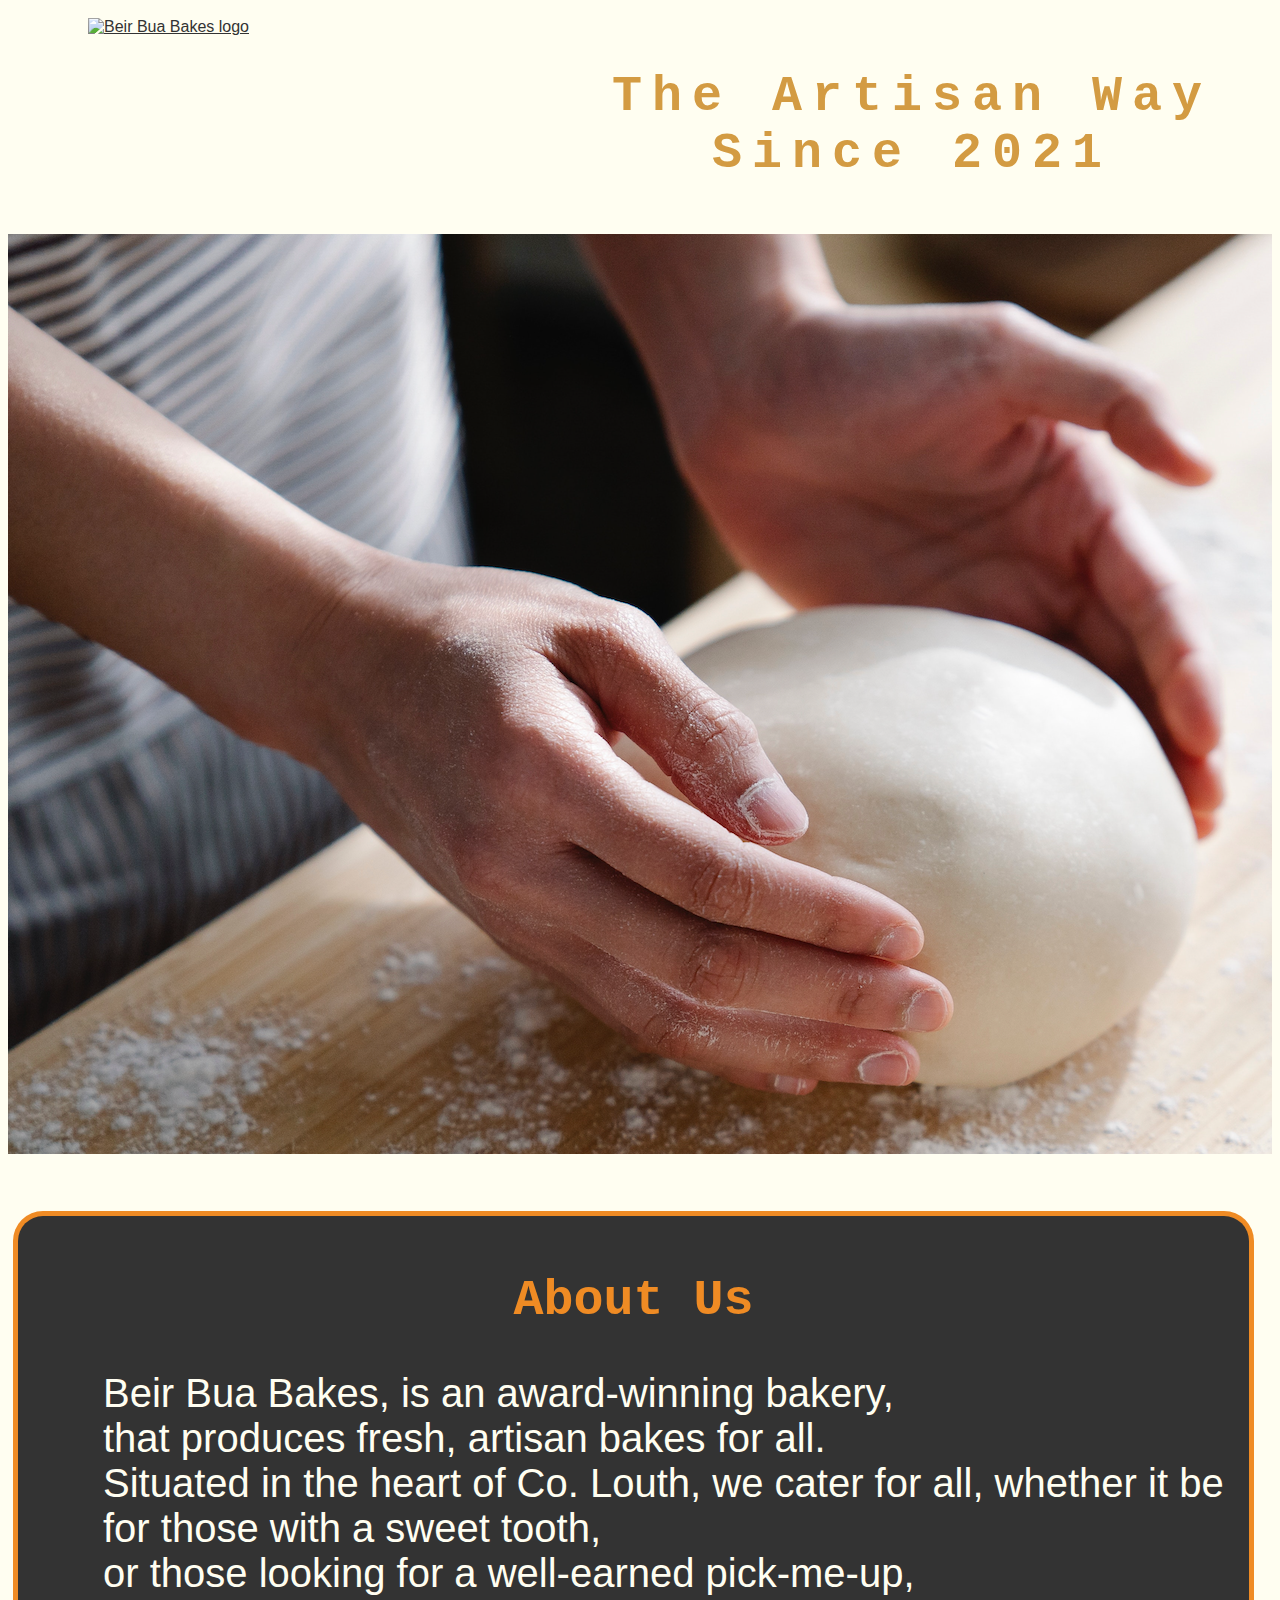
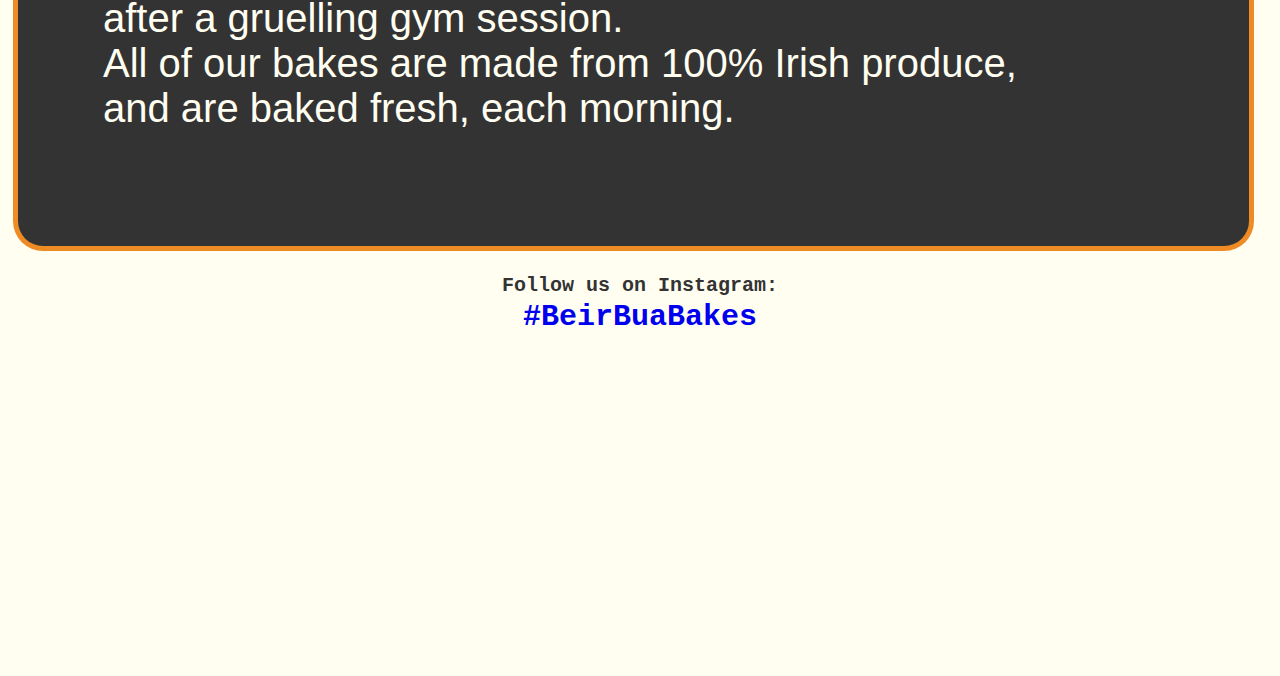
==== index.html @ e87c8aec "Added more media quieries" ====
<!DOCTYPE html>
<html lang="en">
<head>
    <meta charset="UTF-8">
    <meta http-equiv="X-UA-Compatible" content="IE=edge">
    <meta name="viewport" content="width=device-width, initial-scale=1.0">
    <meta name="description" content=" Beir Bua Bakes, artisan bakery crafting fresh bakes in Louth, Ireland">
    <meta name="keywords" content=" Beir Bua Bakes, artisan, bakes, bakery,fresh, award-winning, dundalk, louth, knockbridge">
    <link rel="stylesheet" href="assets/css/style.css">
    <title> Beir Bua Bakes </title>
</head>
<body> 
    <header>

  <div class="topnav">
  
    <div id="myLinks">
      <a href="index.html"> <i class="fa-solid fa-house-chimney-window"></i> Home</a>
      <a href="bakes.html"> <i class="fa-solid fa-cake-candles"></i> Our Bakes</a>
      <a href="contact.html"> <i class="fa-solid fa-envelope"></i> Contact Us</a>
    </div>
    <a href="javascript:void(0);" class="icon" onclick="myFunction()">
      <i class="fa fa-bars"></i>
    </a>
  </div>
  
  <script>
  function myFunction() {
    var x = document.getElementById("myLinks");
    if (x.style.display === "block") {
      x.style.display = "none";
    } else {
      x.style.display = "block";
    }
  }
  </script>
        <div class="heading-div">
          <a href="index.html" >
     <img id="logo" src="/assets/images/beirbuabakes-logo.png" alt="Beir Bua Bakes logo">
  </a>
  <h1 id="tagline"> The Artisan Way <br> Since 2021</h1>
  </div>
</header>
<div>
<section id="hero-image"> 
  <br>
<img src="assets/images/hero-image-dough.png" alt="rolling some dough">
</section>
</div>
</section>
<section id="about">
<div id="about-us-box">
   <h2> About Us </h2>
    <p> Beir Bua Bakes, is an award-winning bakery, <br> that produces fresh, artisan bakes for all. <br> Situated in the heart of Co. Louth, we cater for all, whether it be for those with a sweet tooth, <br> or those looking for a well-earned  pick-me-up, <br> after a gruelling gym session. <br> All of our bakes are made from 100% Irish produce, <br> and are baked fresh, each morning. 
   </p>
</div>
</section>

<footer>
    <section id="social-media">
        <nav>
        <p> Follow us on Instagram: <a href="https://www.instagram.com/beirbuabakes/" target="_blank" rel="noopener" aria-label="Follow us on Instagram"> <br> #BeirBuaBakes <i class="fa-brands fa-instagram"></i> </a> </p>
    </section>
<br>
    <section id="map-wrapper">
        <iframe src="https://www.google.com/maps/embed?pb=!1m18!1m12!1m3!1d9386.971396614703!2d-6.495035756441487!3d53.971834052909834!2m3!1f0!2f0!3f0!3m2!1i1024!2i768!4f13.1!3m3!1m2!1s0x4860ca48f3be929d%3A0xa00c7a997317f90!2sBallinlough%2C%20Knockbridge%2C%20Co.%20Louth!5e0!3m2!1sen!2sie!4v1680012110308!5m2!1sen!2sie" width="100%" height="300" style="border:0;" allowfullscreen="" loading="lazy" referrerpolicy="no-referrer-when-downgrade" width="100%" height="300"></iframe> 
      </section>
</footer>
<script src="https://kit.fontawesome.com/8376320c05.js" crossorigin="anonymous"></script>
</body>
---- assets/css/style.css ----
body {
    font-family: Lato, sans-serif;
    font-weight: 300px;
    color: #333333;
    background-color: #fffef1;
}

header a {
    color: #333333;
    margin: 0;
}

#logo {
max-width: 200px;
max-height: 200px;
resize: both;
border-left: 30px;
border-top: 10px;
margin-top:10px;
margin-left:80px;
}

#tagline {
    float: right;
    font-family: 'Courier New', Courier, monospace;
    font-size:  50px;
    text-align: center;
    font-weight: bolder;
    letter-spacing: 10px;
    color: #d39b42;
    margin-right: 60px;
    margin-top: 60px;
}

#tagline-contact {
    float: right;
    font-family: 'Courier New', Courier, monospace;
    font-size:  50px;
    text-align: center;
    font-weight: bolder;
    letter-spacing: 10px;
    color: #d39b42;
    margin-right: 60px;
    margin-top: 60px;
    margin-bottom: -170px;
}
  
.topnav {
    background-color:#fffef1;
    margin: auto;
    margin-right: 60px;
    position: relative;
}

  .topnav #myLinks {
    display:none;
  }
  
  .topnav a {
    color:#333333;
    padding: 6px 6px;
    font-family: 'Courier New', Courier, monospace;
    font-weight: bolder;
    text-decoration: none;
    font-size: 30px;
    text-align: center;
    display:block;
  }
  
  .topnav a.icon {
    background:#fffef1;
    display: block;
    position: absolute;
    right: 0;
    top: 0;
  }
  
  .topnav a:hover {
    color: #ef8b24;
  }

#hero-image {
height: 1000px;
width: 100%;
background:url(../images/dough-hero-image.jpg); no-repeat; center center;
background-size: cover;
overflow: hidden;
margin-top: -50px;
}

#about-us-box {
    background-color: #333333;
    color: #fffef1;
    width:95%;
    height: 600px;
    padding: 15px;
    margin-left: 10px;
    box-shadow: 0px 0px 0px 5px #ef8b24; inset;
    border-radius: 25px;
}

#about {
    float: inherit;
    margin: 0;
    text-align: center;
}

#about h2{
    font-family: 'Courier New', Courier, monospace;
    color: #ef8b24;
    font-size: 50px;
    
}

#about p {
    text-align: left;
    margin-left: 70px;
    font-size: 40px;
}

#our-bakes h2 {
    color: #d39b42;
    font-family: 'Courier New', Courier, monospace;
    text-align: center;
    font-size: 100px;
}

#strawberry  {
width:300px;
height:300px;
resize: both;
margin-left: 60px;
float: left;
border: #ef8b24 solid 2px;
}

#bake1 {
    float: right;
    font-family: lato; sans serif;
    background-color: #333333;
    width:95%;
    height: 300px;
    padding: 15px;
    margin: 10px;
    box-shadow: 0px 0px 0px 5px #ef8b24; inset;
    border-radius: 25px;
}

#bake1 h3 {
    font-family: 'Courier New', Courier, monospace;
    color: #ef8b24;
    text-align: center;
    font-size: 30px;
}

#bake1 p {
    color: #fffef1;
    font-size: 25px;
    text-align: right;
}

#caramallow  {
    width:300px;
    height:300px;
    resize: both;
    margin-right: 60px;
    float: right;
    border: #ef8b24 solid 2px;
    }
    
    #bake2 {
        float:left;
        font-family: lato; sans serif;
        background-color: #333333;
        width:95%;
        height: 300px;
        padding: 15px;
        margin:10px;
        margin-top: 20px;
        box-shadow: 0px 0px 0px 5px #ef8b24; inset;
        border-radius: 25px;
    }
    
    #bake2 h3 {
        font-family: 'Courier New', Courier, monospace;
        color: #ef8b24;
        text-align: center;
        font-size: 30px;
    }
    
    #bake2 p {
        color: #fffef1;
        font-size: 25px;
        text-align: left;
    }

    #lemon-cake  {
        width:300px;
        height:300px;
        resize: both;
        margin-left: 60px;
        float: left;
        border: #ef8b24 solid 2px;
        }
        
        #bake3 {
            float: right;
            font-family: lato; sans serif;
            background-color: #333333;
            width:95%;
            height: 300px;
            padding: 15px;
            margin: 10px;
            margin-top: 20px;
            box-shadow: 0px 0px 0px 5px #ef8b24; inset;
            border-radius: 25px;
        }
        
        #bake3 h3 {
            font-family: 'Courier New', Courier, monospace;
            color: #ef8b24;
            text-align: center;
            font-size: 30px;
        }
        
        #bake3 p {
            color: #fffef1;
            font-size: 25px;
            text-align: right;
        }

        #halcyon  {
            width:300px;
            height:300px;
            resize: both;
            margin-right: 60px;
            float: right;
            border: #ef8b24 solid 2px;
            }
            
            #bake4 {
                float:left;
                font-family: lato; sans serif;
                background-color: #333333;
                width:95%;
                height: 300px;
                padding: 15px;
                margin:10px;
                margin-top: 20px;
                box-shadow: 0px 0px 0px 5px #ef8b24; inset;
                border-radius: 25px;
            }
            
            #bake4 h3 {
                font-family: 'Courier New', Courier, monospace;
                color: #ef8b24;
                text-align: center;
                font-size: 30px;
            }
            
            #bake4 p {
                color: #fffef1;
                font-size: 25px;
                text-align: left;
            }

            #billionaires  {
                width:300px;
                height:300px;
                resize: both;
                margin-left: 60px;
                float: left;
                border: #ef8b24 solid 2px;
                }
                
                #bake5 {
                    float: right;
                    font-family: lato; sans serif;
                    background-color: #333333;
                    width:95%;
                    height: 300px;
                    padding: 15px;
                    margin: 10px;
                    margin-top: 20px;
                    box-shadow: 0px 0px 0px 5px #ef8b24; inset;
                    border-radius: 25px;
                }
                
                #bake5 h3 {
                    font-family: 'Courier New', Courier, monospace;
                    color: #ef8b24;
                    text-align: center;
                    font-size: 30px;
                }
                
                #bake5 p {
                    color: #fffef1;
                    font-size: 25px;
                    text-align: right;
                }
        
                #hitmeup {
                    width:300px;
                    height:300px;
                    resize: both;
                    margin-right: 60px;
                    float: right;
                    border: #ef8b24 solid 2px;
                    }
                    
                    #bake6 {
                        float:left;
                        font-family: lato; sans serif;
                        background-color: #333333;
                        width:95%;
                        height: 300px;
                        padding: 15px;
                        margin:10px;
                        margin-top: 20px;
                        box-shadow: 0px 0px 0px 5px #ef8b24; inset;
                        border-radius: 25px;
                    }
                    
                    #bake6 h3 {
                        font-family: 'Courier New', Courier, monospace;
                        color: #ef8b24;
                        text-align: center;
                        font-size: 30px;
                    }
                    
                    #bake6 p {
                        color: #fffef1;
                        font-size: 25px;
                        text-align: left;
                    }
                

.contact-section {
    clear: left;
    background: url(../images/contact-us-image.jpeg);
    background-size:cover;
    height: 1000px;
    width: 100%;
    margin-top: -130px;
}

.contact-us { 
    font-family: 'Courier New', Courier, monospace;
    text-align: center;
    color: #ef8b24;
    font-size: 30px;
}
.contact-us-form {
    margin:150px 10% 0 0;
    color:#fff;
    background-color: rgba(60, 60, 60, 0.6);
    max-width: 400px;
    position: relative;
    margin-left: -200px;
    left:30%;
    top: 140px;
    padding:30px;
    border-radius: 25px;
}

.text-input {
    background:transparent;
    color:#fafafa;
    width:100%;
    height:25px;
    margin:5px 0 20px;
    border:1px solid #fafafa;
    border-radius:2px;
}

.text-input:hover {
    border-color:#ef8b24;
}

#message {
    width: 102%;
    height: 100px;
    resize: both;
    margin:5px 0 20px;
    border: 1px solid #fafafa;
    box-sizing: border-box;
}

#message:hover {
    border-color:#ef8b24;
}

.submit-button {
    margin-top:20px;
    border-radius:2px;
    padding:15px 32px 15px 32px;
    text-align:center;
    font-size:100%;
    background-color:#ef8b24;
    color: #fafafa;
    display:block;
}

.submit-button:hover {
    background-color:#fafafa;
    color: #ef8b24;
}

#social-media {
    font-family: 'Courier New', Courier, monospace;
    font-weight: bolder;
    text-align: center;
    font-size: 20px;
    color:#333333;
}

#social-media a  {
    text-decoration: none;
    font-family: 'Courier New', Courier, monospace;
    font-weight: bolder;
    font-size: 30px;
    
}

#social-media a:hover {
    color: #ef8b24;
}


#map-wrapper {
    height: 300px;
    margin-bottom: 107px;
}

#map {
    height: 100%;
    width: 100%;
    right: 0;
    left: 0;
    border: none;
}

footer {
height: 20px;
}

@media screen and (max-width: 1024px) {

    .topnav {
        margin-right: 10px;
    }

    #logo {
        width: 300px;
        height: 300px;
        margin-left: 10px;
        }
        

        #hero-image {
            height: 1000px;
            margin-top: 20px;
        }

        #tagline {
            font-size: 30px;
            margin-left: 0;
            padding-left: 30px;
            padding-top: 10px;
            align-items: center;
        }

        #tagline-contact {
            font-size: 30px;
            margin-left: 0;
            padding-left: 30px;
            padding-top: 10px;
            align-items: center;
        }

    #about-us-box {
   width: 85%;
   height: fit-content;
   margin-left: 40px;
   padding: 30px;
   }

   #about p {
    margin-left:40px;
   }

   #bake1 {
    float: none;
    margin-right: 5px;
   }
   #bake2 {
    float: none;
    margin-left: 10px;
   }
   #bake3 {
    float: none;
    margin-right: 10px;
   }
   #bake4 {
    float: none;
    margin-left: 10px;
   }
   #bake5 {
    float: none;
    margin-right: 10px;
   }
   #bake6 {
    float: none;
    margin-left: 10px;
   }

   .contact-section {
    margin-top: 200px;
}

    .contact-us-form {
    margin-left:-80px;
    }
]

@media screen and (max-width: 835px) {

        #tagline {
            font-size: 20px;
            margin-left: 0;
            padding-left: 30px;
            padding-top: 20px;
            align-items: center;
        }

        #tagline-contact {
            font-size: 20px;
            margin-left: 0;
            padding-left: 30px;
            padding-top: 20px;
            align-items: center;
        }

    #about-us-box {
   width: 75%;
   margin-left: 10px;
   padding: 30px;
   }

   #about p {
    margin-left:40px;
   }

   #bake1 {
    float: none;
    margin-right: 5px;
   }
   #bake2 {
    float: none;
    margin-left: 5px;
   }
   #bake3 {
    float: none;
    margin-right: 5px;
   }
   #bake4 {
    float: none;
    margin-left: 5px;
   }
   #bake5 {
    float: none;
    margin-right: 5px;
   }
   #bake6 {
    float: none;
    margin-left: 5px;
   }

   .contact-section {
    margin-top: 200px;
}

    .contact-us-form {
    margin-right: 80px;
    }
}

#bake1 {
    float: none;
    margin-left: 3px;
   }
   #bake2 {
    float: none;
    margin-left: 3px;
   }
   #bake3 {
    float: none;
    margin-left: 3px;
   }
   #bake4 {
    float: none;
    margin-left: 3px;
   }
   #bake5 {
    float: none;
    margin-left: 3px;
   }
   #bake6 {
    float: none;
    margin-left: 3px;
   }

@media screen and (max-width: 770px) {

    #about-us-box {
        width: 85%;
        margin-left: 30px;
    }
}

@media screen and (max-width: 768px) {

    .topnav {
        margin: 0;
    }

    #logo {
        width: 200;
        margin: 0;
    }

    #about-us-box {
        width: 85%;
        margin-left: 30px;
    }

    #about-us-box p {
        margin-left: 10px;
    }

    #tagline {
        font-size: 20px;
        margin-left: 0;
        padding-left: 30px;
        padding-top: 20px;
        align-items: center;
    }

    #tagline-contact {
        font-size: 20px;
        margin-left: 0;
        padding-left: 30px;
        padding-top: 20px;
        align-items: center;
    }

    .contact-section {
        margin-top: 100px;
        padding-top: 10px;
    }
    
        .contact-us-form {
        margin-right: 80px;
        }
}

@media screen and (max-width: 696px) { 

    #logo {
        width: 150px;
        height: 150px;
        display: block;

    }

    #tagline {
        margin: 0;
        float: none;
        align-items: center; 
    }

    #tagline-contact {
        margin: 0;
        float: none;
        align-items: center;
    }

    #about-us-box {
        width: 80%;
        margin-left: 35px;
        align-items: center;
    }
}
@media screen and (max-width: 590px) {

    #about-us-box {
        margin-left: 15px;
    }
}
@media screen and (max-width: 490px) {

    #about-us-box {
        margin-left: 15px;
    }
} 

@media screen and (max-width: 425px) {

    #about-us-box {
        margin-left: 5px;
    }
} 


@media screen and (max-width: 375px) and (min-width:320px) {

    #tagline {
        font-size: 15px;
    }

    #tagline-contact {
        font-size: 20px;
    }
    #about-us-box {
        width: 75%;
        margin-left: 10px;
    }
} 


@media screen and (max-width: 331px) { 

    #tagline {
        font-size: 12px;
    }


    #tagline-contact {
        font-size: 12px;
    }
    #about-us-box {
        width: 70%;
        margin-left: 15px;
}

#about-us-box p {
    font-size: 15px;
}
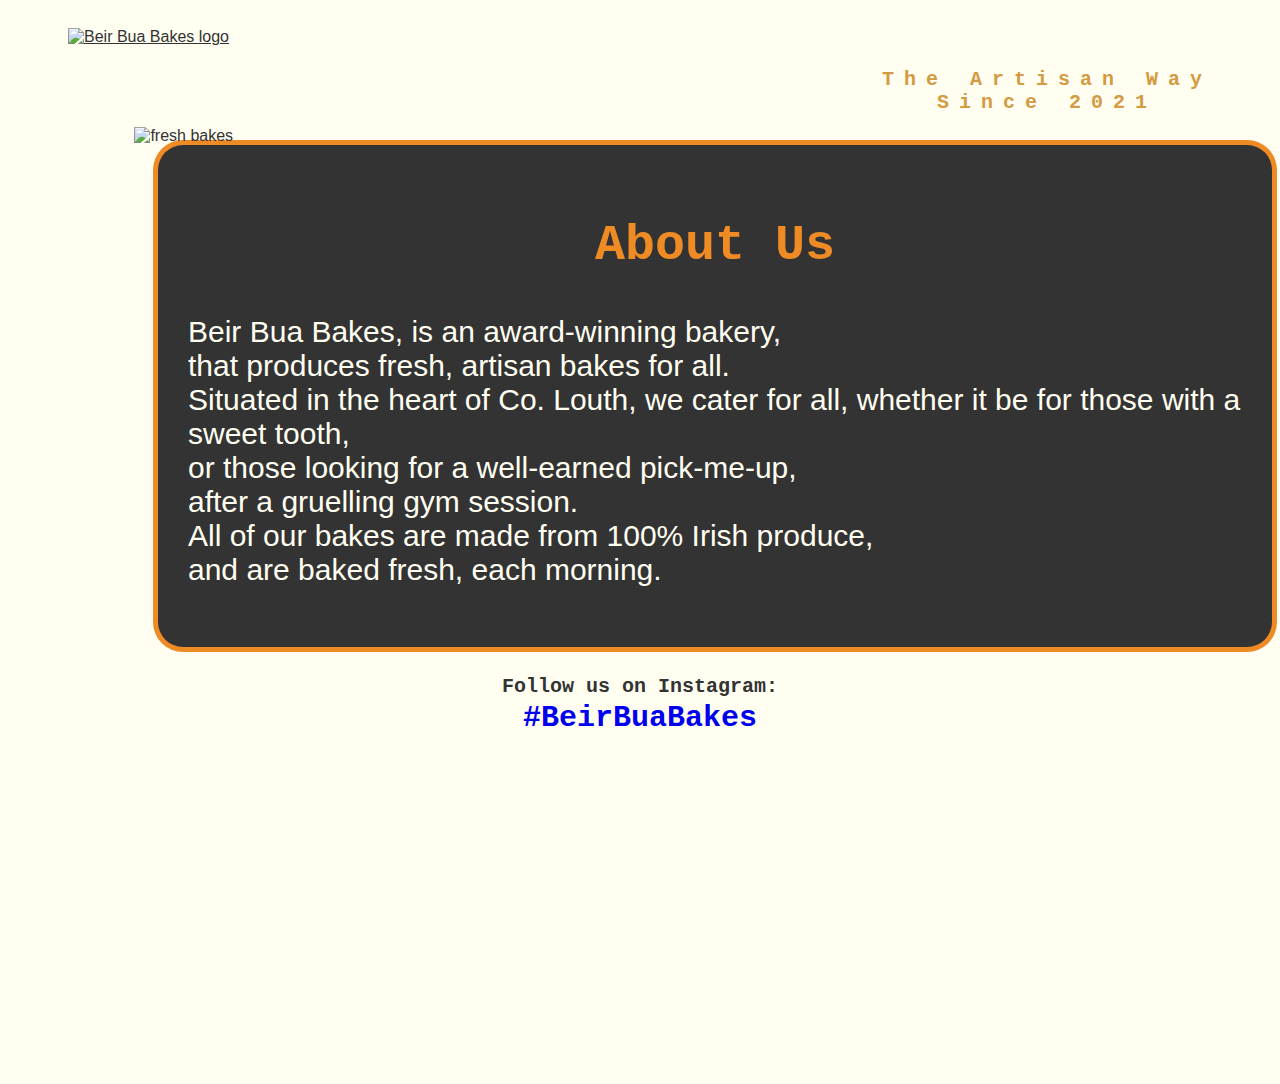
==== commit 313c6606: "fixed bug with logo" ====
--- a/index.html
+++ b/index.html
@@ -36,18 +36,15 @@
   </script>
         <div class="heading-div">
           <a href="index.html" >
-     <img id="logo" src="/assets/images/beirbuabakes-logo.png" alt="Beir Bua Bakes logo">
+     <img id="logo" src="assets/images/beirbuabakes-logo.png" alt="Beir Bua Bakes logo">
   </a>
   <h1 id="tagline"> The Artisan Way <br> Since 2021</h1>
   </div>
 </header>
-<div>
 <section id="hero-image"> 
-  <br>
-<img src="assets/images/hero-image-dough.png" alt="rolling some dough">
+<img src="assets/images/hero-image-bakes.jpeg" alt="fresh bakes">
 </section>
 </div>
-</section>
 <section id="about">
 <div id="about-us-box">
    <h2> About Us </h2>
@@ -60,10 +57,9 @@
     <section id="social-media">
         <nav>
         <p> Follow us on Instagram: <a href="https://www.instagram.com/beirbuabakes/" target="_blank" rel="noopener" aria-label="Follow us on Instagram"> <br> #BeirBuaBakes <i class="fa-brands fa-instagram"></i> </a> </p>
-    </section>
 <br>
     <section id="map-wrapper">
-        <iframe src="https://www.google.com/maps/embed?pb=!1m18!1m12!1m3!1d9386.971396614703!2d-6.495035756441487!3d53.971834052909834!2m3!1f0!2f0!3f0!3m2!1i1024!2i768!4f13.1!3m3!1m2!1s0x4860ca48f3be929d%3A0xa00c7a997317f90!2sBallinlough%2C%20Knockbridge%2C%20Co.%20Louth!5e0!3m2!1sen!2sie!4v1680012110308!5m2!1sen!2sie" width="100%" height="300" style="border:0;" allowfullscreen="" loading="lazy" referrerpolicy="no-referrer-when-downgrade" width="100%" height="300"></iframe> 
+        <iframe src="https://www.google.com/maps/embed?pb=!1m18!1m12!1m3!1d9386.971396614703!2d-6.495035756441487!3d53.971834052909834!2m3!1f0!2f0!3f0!3m2!1i1024!2i768!4f13.1!3m3!1m2!1s0x4860ca48f3be929d%3A0xa00c7a997317f90!2sBallinlough%2C%20Knockbridge%2C%20Co.%20Louth!5e0!3m2!1sen!2sie!4v1680012110308!5m2!1sen!2sie" width="100%" height="100%" style="border:0;" allowfullscreen="" loading="lazy" referrerpolicy="no-referrer-when-downgrade"></iframe> 
       </section>
 </footer>
 <script src="https://kit.fontawesome.com/8376320c05.js" crossorigin="anonymous"></script>
--- a/assets/css/style.css
+++ b/assets/css/style.css
@@ -1,6 +1,5 @@
 body {
     font-family: Lato, sans-serif;
-    font-weight: 300px;
     color: #333333;
     background-color: #fffef1;
 }
@@ -16,14 +15,14 @@
 resize: both;
 border-left: 30px;
 border-top: 10px;
-margin-top:10px;
-margin-left:80px;
+margin-top:20px;
+margin-left:60px;
 }
 
 #tagline {
     float: right;
     font-family: 'Courier New', Courier, monospace;
-    font-size:  50px;
+    font-size:  20px;
     text-align: center;
     font-weight: bolder;
     letter-spacing: 10px;
@@ -31,40 +30,27 @@
     margin-right: 60px;
     margin-top: 60px;
 }
-
-#tagline-contact {
-    float: right;
-    font-family: 'Courier New', Courier, monospace;
-    font-size:  50px;
-    text-align: center;
-    font-weight: bolder;
-    letter-spacing: 10px;
-    color: #d39b42;
-    margin-right: 60px;
-    margin-top: 60px;
-    margin-bottom: -170px;
-}
   
 .topnav {
     background-color:#fffef1;
-    margin: auto;
-    margin-right: 60px;
-    position: relative;
+    margin: 0;
 }
 
   .topnav #myLinks {
-    display:none;
+    display: none;
   }
   
   .topnav a {
+    display: block;
+    margin: 0 6px 6px 0;
+    border:solid #ef8b24;
     color:#333333;
     padding: 6px 6px;
     font-family: 'Courier New', Courier, monospace;
     font-weight: bolder;
     text-decoration: none;
     font-size: 30px;
-    text-align: center;
-    display:block;
+    text-align:left;
   }
   
   .topnav a.icon {
@@ -73,37 +59,35 @@
     position: absolute;
     right: 0;
     top: 0;
+    border: none;
   }
   
   .topnav a:hover {
     color: #ef8b24;
+    border: solid #ef8b24;
   }
 
 #hero-image {
-height: 1000px;
-width: 100%;
-background:url(../images/dough-hero-image.jpg); no-repeat; center center;
-background-size: cover;
+width: 80%;
+margin: 0 auto;
 overflow: hidden;
-margin-top: -50px;
+}
+
+#about {
+    float: inherit;
+    margin-left: 140px;
+    text-align: center;
 }
 
 #about-us-box {
     background-color: #333333;
     color: #fffef1;
-    width:95%;
-    height: 600px;
-    padding: 15px;
     margin-left: 10px;
+    padding: 30px;
+    width: 80%%;
     box-shadow: 0px 0px 0px 5px #ef8b24; inset;
     border-radius: 25px;
-}
-
-#about {
-    float: inherit;
-    margin: 0;
-    text-align: center;
-}
+   }
 
 #about h2{
     font-family: 'Courier New', Courier, monospace;
@@ -114,8 +98,7 @@
 
 #about p {
     text-align: left;
-    margin-left: 70px;
-    font-size: 40px;
+    font-size: 30px;
 }
 
 #our-bakes h2 {
@@ -126,23 +109,23 @@
 }
 
 #strawberry  {
-width:300px;
-height:300px;
+width:180px;
+height:180px;
 resize: both;
-margin-left: 60px;
+margin-left: 50px;
 float: left;
 border: #ef8b24 solid 2px;
 }
 
 #bake1 {
     float: right;
-    font-family: lato; sans serif;
+    font-family: lato;
     background-color: #333333;
-    width:95%;
+    width:90%;
     height: 300px;
     padding: 15px;
     margin: 10px;
-    box-shadow: 0px 0px 0px 5px #ef8b24; inset;
+    box-shadow: 0px 0px 0px 5px #ef8b24 inset;
     border-radius: 25px;
 }
 
@@ -157,27 +140,28 @@
     color: #fffef1;
     font-size: 25px;
     text-align: right;
+    margin-right: 10px;
 }
 
 #caramallow  {
-    width:300px;
-    height:300px;
+    width:180px;
+    height:180px;
     resize: both;
-    margin-right: 60px;
+    margin-left: 20px;
     float: right;
     border: #ef8b24 solid 2px;
     }
     
     #bake2 {
         float:left;
-        font-family: lato; sans serif;
+        font-family: lato;
         background-color: #333333;
-        width:95%;
+        width:90%;
         height: 300px;
         padding: 15px;
         margin:10px;
         margin-top: 20px;
-        box-shadow: 0px 0px 0px 5px #ef8b24; inset;
+        box-shadow: 0px 0px 0px 5px #ef8b24 inset;
         border-radius: 25px;
     }
     
@@ -192,27 +176,28 @@
         color: #fffef1;
         font-size: 25px;
         text-align: left;
+        margin-left: 10px;
     }
 
     #lemon-cake  {
-        width:300px;
-        height:300px;
+        width:180px;
+        height:180px;
         resize: both;
-        margin-left: 60px;
+        margin-left: 0px;
         float: left;
         border: #ef8b24 solid 2px;
         }
         
         #bake3 {
             float: right;
-            font-family: lato; sans serif;
+            font-family: lato;
             background-color: #333333;
-            width:95%;
+            width:90%;
             height: 300px;
             padding: 15px;
             margin: 10px;
             margin-top: 20px;
-            box-shadow: 0px 0px 0px 5px #ef8b24; inset;
+            box-shadow: 0px 0px 0px 5px #ef8b24 inset;
             border-radius: 25px;
         }
         
@@ -227,11 +212,12 @@
             color: #fffef1;
             font-size: 25px;
             text-align: right;
+            margin-right: 10px;
         }
 
         #halcyon  {
-            width:300px;
-            height:300px;
+            width:180px;
+            height:180px;
             resize: both;
             margin-right: 60px;
             float: right;
@@ -240,14 +226,14 @@
             
             #bake4 {
                 float:left;
-                font-family: lato; sans serif;
+                font-family: lato;
                 background-color: #333333;
-                width:95%;
+                width:90%;
                 height: 300px;
                 padding: 15px;
                 margin:10px;
                 margin-top: 20px;
-                box-shadow: 0px 0px 0px 5px #ef8b24; inset;
+                box-shadow: 0px 0px 0px 5px #ef8b24 inset;
                 border-radius: 25px;
             }
             
@@ -262,27 +248,28 @@
                 color: #fffef1;
                 font-size: 25px;
                 text-align: left;
+                margin-left: 10px;
             }
 
             #billionaires  {
-                width:300px;
-                height:300px;
+                width:180px;
+                height:180px;
                 resize: both;
-                margin-left: 60px;
+                margin-left: 55px;
                 float: left;
                 border: #ef8b24 solid 2px;
                 }
                 
                 #bake5 {
                     float: right;
-                    font-family: lato; sans serif;
+                    font-family: lato;
                     background-color: #333333;
-                    width:95%;
+                    width:90%;
                     height: 300px;
                     padding: 15px;
                     margin: 10px;
                     margin-top: 20px;
-                    box-shadow: 0px 0px 0px 5px #ef8b24; inset;
+                    box-shadow: 0px 0px 0px 5px #ef8b24 inset;
                     border-radius: 25px;
                 }
                 
@@ -297,11 +284,12 @@
                     color: #fffef1;
                     font-size: 25px;
                     text-align: right;
+                    margin-right: 10px;
                 }
         
                 #hitmeup {
-                    width:300px;
-                    height:300px;
+                    width:180px;
+                    height:180px;
                     resize: both;
                     margin-right: 60px;
                     float: right;
@@ -310,14 +298,14 @@
                     
                     #bake6 {
                         float:left;
-                        font-family: lato; sans serif;
+                        font-family: lato;
                         background-color: #333333;
-                        width:95%;
+                        width:90%;
                         height: 300px;
                         padding: 15px;
                         margin:10px;
                         margin-top: 20px;
-                        box-shadow: 0px 0px 0px 5px #ef8b24; inset;
+                        box-shadow: 0px 0px 0px 5px #ef8b24 inset;
                         border-radius: 25px;
                     }
                     
@@ -332,6 +320,7 @@
                         color: #fffef1;
                         font-size: 25px;
                         text-align: left;
+                        margin-left: 10px;
                     }
                 
 
@@ -339,9 +328,8 @@
     clear: left;
     background: url(../images/contact-us-image.jpeg);
     background-size:cover;
-    height: 1000px;
+    height: 650px
     width: 100%;
-    margin-top: -130px;
 }
 
 .contact-us { 
@@ -352,13 +340,11 @@
 }
 .contact-us-form {
     margin:150px 10% 0 0;
+    position: relative;
     color:#fff;
     background-color: rgba(60, 60, 60, 0.6);
     max-width: 400px;
     position: relative;
-    margin-left: -200px;
-    left:30%;
-    top: 140px;
     padding:30px;
     border-radius: 25px;
 }
@@ -447,7 +433,7 @@
 @media screen and (max-width: 1024px) {
 
     .topnav {
-        margin-right: 10px;
+        margin:0 auto;
     }
 
     #logo {
@@ -455,77 +441,117 @@
         height: 300px;
         margin-left: 10px;
         }
-        
-
-        #hero-image {
-            height: 1000px;
-            margin-top: 20px;
-        }
 
         #tagline {
-            font-size: 30px;
+            font-size: 25px;
             margin-left: 0;
             padding-left: 30px;
             padding-top: 10px;
             align-items: center;
         }
 
-        #tagline-contact {
-            font-size: 30px;
-            margin-left: 0;
-            padding-left: 30px;
-            padding-top: 10px;
-            align-items: center;
-        }
-
-    #about-us-box {
-   width: 85%;
-   height: fit-content;
-   margin-left: 40px;
-   padding: 30px;
-   }
+        #hero-image {
+            margin: 0 auto;
+            width: 85%;
+            height: 600px;
+            transform: scale(100%, 80%);
+    }
+
+    #about {
+        margin: 0 auto;
+        width: 80%;
+        position:static;
+    }
 
    #about p {
-    margin-left:40px;
+    margin-left: 10px;
    }
 
    #bake1 {
+    width: 95%;
     float: none;
+    height: fit-content;
+    margin-left:5px;
+    align-items: center;
+   }
+   #bake2 {
+    width: 95%;
+    float: none;
+    height: fit-content;
+    margin-left:5px;
+    align-items: center;
+   }
+   #bake3 {
+    width: 95%;
+    float: none;
+    height: fit-content;
+    margin-left:5px;
+    align-items: center;
+   }
+   #bake4 {
+    width: 95%;
+    float: none;
+    height: fit-content;
+    margin-left:5px;
+    align-items: center;
+   }
+   #bake5 {
+    width: 95%;
+    float: none;
+    height: fit-content;
+    margin-left:5px;
+    align-items: center;
+   }
+   #bake6 {
+    width: 95%;
+    float: none;
+    height: fit-content;
+    margin-left:5px;
+    align-items: center;
+   }
+
+   #strawberry {
+    margin-top: 10px;
     margin-right: 5px;
    }
-   #bake2 {
-    float: none;
-    margin-left: 10px;
-   }
-   #bake3 {
-    float: none;
-    margin-right: 10px;
-   }
-   #bake4 {
-    float: none;
-    margin-left: 10px;
-   }
-   #bake5 {
-    float: none;
-    margin-right: 10px;
-   }
-   #bake6 {
-    float: none;
-    margin-left: 10px;
+
+   #caramallow {
+    margin-top: 10px;
+    margin-right: 50px;
+   }
+
+   #lemon-cake {
+    margin-top: 30px;
+    margin-left: 50px;
+   }
+
+   #halcyon {
+    margin-top: 10px;
+    margin-right: 50px;
+   }
+
+ #billionaires {
+    margin-top: 10px;
+    margin-right: 20px;
+   }
+
+   #hitmeup {
+    margin-top: 20px;
+    margin-right: 50px;
    }
 
    .contact-section {
-    margin-top: 200px;
+    margin-top: 20px;
 }
 
     .contact-us-form {
-    margin-left:-80px;
-    }
-]
+        margin: 0 auto;
+    }
+}
 
 @media screen and (max-width: 835px) {
-
-        #tagline {
+    
+    #tagline {
             font-size: 20px;
             margin-left: 0;
             padding-left: 30px;
@@ -533,135 +559,121 @@
             align-items: center;
         }
 
-        #tagline-contact {
-            font-size: 20px;
-            margin-left: 0;
-            padding-left: 30px;
-            padding-top: 20px;
-            align-items: center;
-        }
-
-    #about-us-box {
-   width: 75%;
-   margin-left: 10px;
-   padding: 30px;
-   }
-
-   #about p {
-    margin-left:40px;
-   }
-
-   #bake1 {
-    float: none;
-    margin-right: 5px;
-   }
-   #bake2 {
-    float: none;
-    margin-left: 5px;
-   }
-   #bake3 {
-    float: none;
-    margin-right: 5px;
-   }
-   #bake4 {
-    float: none;
-    margin-left: 5px;
-   }
-   #bake5 {
-    float: none;
-    margin-right: 5px;
-   }
-   #bake6 {
-    float: none;
-    margin-left: 5px;
-   }
-
+        #hero-image {
+        transform: scale(hidden);
+        width: 90%;
+        }
+
+        #about {
+                margin: 0 auto;
+                width: 70%;
+                position:static;
+            }
+
+#lemon-cake {
+    margin-top: 15px;
+}
+
+ #bake3 p {
+    font-size: 20px;
+ }
+
+ #halcyon {
+    margin-top: 30px;
+ }
+
+ #billionaires {
+    margin-top: 30px;
+ }
    .contact-section {
-    margin-top: 200px;
+    margin-top: 10px;
 }
 
     .contact-us-form {
-    margin-right: 80px;
-    }
-}
-
-#bake1 {
-    float: none;
-    margin-left: 3px;
-   }
-   #bake2 {
-    float: none;
-    margin-left: 3px;
-   }
-   #bake3 {
-    float: none;
-    margin-left: 3px;
-   }
-   #bake4 {
-    float: none;
-    margin-left: 3px;
-   }
-   #bake5 {
-    float: none;
-    margin-left: 3px;
-   }
-   #bake6 {
-    float: none;
-    margin-left: 3px;
-   }
-
-@media screen and (max-width: 770px) {
-
-    #about-us-box {
-        width: 85%;
-        margin-left: 30px;
+    margin: 0 auto;
+    }
+}
+
+@media screen and (max-width: 771px) {
+
+    #hero-image {
+        width: 100%;
+        margin-top: 20px ;
+    }
+
+
+    #about p {
+        font-size: 20px;
+    }
+
+    #strawberry {
+        margin-top: 40px;
+    }
+
+    #caramallow {
+        margin-top: 20px;
+    }
+
+    #lemon-cake {
+        margin-top: 40px;
+    }
+
+    #halcyon {
+        margin-top: 50px;
+    }
+
+    #billionaires {
+        margin-top: 40px;
+    }
+
+    #hitmeup {
+        margin-top: 40px;
     }
 }
 
 @media screen and (max-width: 768px) {
 
     .topnav {
+        margin-right:0;
+    }
+
+    #logo {
         margin: 0;
     }
 
-    #logo {
-        width: 200;
-        margin: 0;
-    }
-
-    #about-us-box {
-        width: 85%;
-        margin-left: 30px;
-    }
-
-    #about-us-box p {
+    #hero-image {
+    width: 95%;
+    height: 600px;
+    }
+
+    #about {
+        margin: 0 auto;
+        width: 70%;
+        position:static;
+    }
+        
+
+    #about p {
         margin-left: 10px;
+        font-size: 20px;
     }
 
     #tagline {
-        font-size: 20px;
+        font-size: 18px;
         margin-left: 0;
         padding-left: 30px;
         padding-top: 20px;
         align-items: center;
     }
 
-    #tagline-contact {
-        font-size: 20px;
-        margin-left: 0;
-        padding-left: 30px;
-        padding-top: 20px;
-        align-items: center;
-    }
-
     .contact-section {
-        margin-top: 100px;
+        margin-top: 30px;
         padding-top: 10px;
     }
-    
-        .contact-us-form {
-        margin-right: 80px;
-        }
+
+    .contact-us-form {
+        margin: 0 auto;
+    }
 }
 
 @media screen and (max-width: 696px) { 
@@ -679,70 +691,548 @@
         align-items: center; 
     }
 
-    #tagline-contact {
-        margin: 0;
-        float: none;
-        align-items: center;
-    }
-
-    #about-us-box {
-        width: 80%;
-        margin-left: 35px;
-        align-items: center;
-    }
-}
+    #about {
+        margin: 0 auto;
+        width: 65%;
+        position:static;
+    }
+
+
+    #bake1 {
+        margin-left: 1px;
+    }
+
+    #bake2 {
+        margin-left: 1px;
+    }
+
+    #bake3 {
+        margin-left: 1px;
+    }
+
+    #bake3 p {
+        font-size: 18px;
+    }
+
+    
+    #bake4 {
+        margin-left: 1px;
+    }
+
+    #bake5 {
+        margin-left: 1px;
+    }
+
+    #bake6 {
+        margin-left: 1px;
+    }
+ }
+ @media screen and (max-width: 600px) and (min-width:500px) {
+
+    #bake1,   #bake2,   #bake3,   #bake4,   #bake5,   #bake6 {
+        width: 80%;
+        margin-left: 40px;
+    }
+
+    #bake5 h3 {
+        font-size: 20px;
+    }
+
+    }
+ 
 @media screen and (max-width: 590px) {
 
-    #about-us-box {
-        margin-left: 15px;
-    }
-}
+
+    #about {
+        margin: 0 auto;
+        width: 60%;
+        position:static;
+    }
+    #about p {
+        font-size: 18px;
+    }
+}
+
+@media screen and (max-width: 562px) and (min-width:500px) {
+
+    #strawberry {
+        margin-left: 120px;
+    }
+
+    #caramallow {
+        margin-right: 120px;
+    }
+
+@media screen and (max-width: 556px) {
+
+    #our-bakes h2 {
+        font-size: 50px;
+    }
+}
+
+@media screen and (max-width: 531px) and (min-width:491px) {
+
+#about h2 {
+    font-size: 30px;
+}
+}
+
+@media screen and (max-width: 511px) and (min-width:500px) {
+
+    #hitmeup {
+    width: 120px;
+    height: 120px;
+    }
+
+    #bake6 h3 {
+        font-size: 16px;
+    }
+    }
+}
+
 @media screen and (max-width: 490px) {
 
-    #about-us-box {
-        margin-left: 15px;
-    }
+    .topnav {
+        margin-right: 0;
+    }
+
+    #hero-image {
+        margin-top: 20px;
+    }
+
+    #about {
+        margin: 0 auto;
+        width: 70%;
+        position:static;
+    }
+
+    .contact-us-form {
+        margin-right: 45px;
+        }
+
+        #tagline {
+            margin-right: 10px;
+        }
+        
+        .contact-section {
+            margin-left: 1px;
+        }
+
+        .contact-us-form {
+            margin: 0 auto;
+        }
 } 
 
+@media screen and (max-width: 476px) {
+    #strawberry {
+        margin-left: 30px;
+    }
+
+    #bake3 h3 {
+        font-size: 25px;
+    }
+
+    #billionaires {
+        margin: 0 auto;
+    }
+}
+@media screen and (max-width: 471px) {
+    
+    #bake3 h3 {
+        font-size: 20px;
+    }
+}
+@media screen and (max-width: 455px) and (min-width:425px) {
+
+    #bake1,   #bake2,   #bake3,   #bake4,   #bake5,   #bake6 {
+        width: 80%;
+        margin-left: 20px;
+    } 
+    #strawberry {
+        margin-left: 70px;
+    }
+
+    #caramallow {
+        margin-right: 70px;
+    }
+
+    #lemon-cake {
+        margin-left: 5px;
+    }
+
+    #halcyon{
+        margin-right: 10px;
+    }
+
+    #billionaires {
+        margin-left: 70px;
+    }
+
+    #bake6 h3 {
+        font-size: 20px;
+    }
+
+    #hitmeup {
+        margin-right: 0px;
+    }
+
+
+}
 @media screen and (max-width: 425px) {
 
-    #about-us-box {
-        margin-left: 5px;
+    #strawberry, #caramallow, #lemon-cake, #halcyon, #billionaires, #hitmeup {
+        margin: 0 auto;
+    }
+    #our-bakes h2 {
+        font-size: 50px;
+    }
+    #tagline {
+        margin-top: 10px;
+        font-size: 18px;
+    }
+    #hero-image {
+        height: 400px;
+        width: 95%;
+        margin-bottom: 30px;
+    }
+
+    #about {
+        margin: 0 auto;
+        width: 80%;
+        padding-right: 10px;
+        position:static;
+    }
+
+    #about h2 {
+       font-size: 30px;
+    }
+
+
+    #about p {
+        font-size: 18px;
+    }
+
+       #bake1 {
+        width: 80%;
+        margin-left: 20px;
+    }
+
+    #strawberry {
+        width: 180px;
+        height: 180px;
+        margin-left: 70px;
+    }
+
+    #caramallow {
+        margin-right: 70px;
+    }
+
+    #bake2 {
+        width: 80%;
+        margin-left: 20px;
+    }
+
+    #lemon-cake {
+        margin-top: 5px;
+        margin-left: 70px;
+    }
+
+    #bake3 {
+        width: 80%;
+        margin-left: 20px;
+    }
+
+    #halcyon {
+            margin-right: 70px;
+        }
+
+    #bake4 {
+        width: 80%;
+        margin-left: 20px;
+    }
+
+    #bake5 {
+        width: 80%;
+        margin-left: 20px;
+    }
+
+    #billionaires {
+        margin-left: 70px;
+    }
+
+    #bake6 {
+        width: 80%;
+        margin-left: 20px;
+    }
+
+    #bake6 h3 {
+    font-size: 20px;
+    }
+
+    #hitmeup {
+        margin-top: 5px;
+        margin-right: 20px;
+    }
+
+    .contact-section {
+        margin-top: 30px;
+    }
+
+    .contact-us-form {
+        margin: 0 auto; 
+    }
+}
+
+@media screen and (max-width: 406px) {
+
+    #bake6 h3 {
+        font-size: 18px;
     }
 } 
-
-
-@media screen and (max-width: 375px) and (min-width:320px) {
+@media screen and (max-width: 386px) and (min-width:376px) {
 
     #tagline {
         font-size: 15px;
     }
 
-    #tagline-contact {
-        font-size: 20px;
-    }
-    #about-us-box {
-        width: 75%;
-        margin-left: 10px;
-    }
-} 
-
-
-@media screen and (max-width: 331px) { 
+    #about {
+        margin: 0 auto;
+        width: 90%;
+        padding-right: 5px;
+        position:static;
+    }
+    }
+    
+
+    @media screen and (max-width: 376px) and (min-width:351px) {
+
+        #tagline {
+            font-size: 20px;
+        }
+
+        #hero-image {
+            height: 500px;
+            width: 100%;
+        }
+    }
+
+@media screen and (max-width: 375px) {
 
     #tagline {
         font-size: 12px;
     }
 
-
-    #tagline-contact {
+    #about {
+        margin: 0 auto;
+        width: 90%;
+        position:static;
+    }
+
+    #about-us-box p {
+        font-size: 20px;
+    }
+
+    #strawberry {
+        margin-left: 50px;
+       }
+    
+       #caramallow {
+        margin-right: 50px;
+       }
+    
+       #lemon-cake {
+        margin-left: 50px;
+       }
+    
+       #halcyon {
+        margin-right: 50px;
+       }
+    
+     #billionaires {
+        margin-left: 50px;
+       }
+    
+       #hitmeup {
+        margin-right: 50px;
+       }    
+
+       .contact-section {
+        margin-top: 15px;
+    }
+} 
+
+@media screen and (max-width:358x) and (min-width:320px) {
+
+#tagline {
+    font-size: 12px;
+    margin-left: 10px;
+}
+}
+
+@media screen and (max-width: 351px) and (min-width:332px) {
+
+    #about {
+        margin: 0 auto;
+        width: 80%;
+        padding-right: 15px;
+        position:static;
+    }
+    }
+
+@media screen and (max-width: 331px) {
+
+    #hero-image {
+        height: 600px;
+        width: 80%;
+    }
+
+    #about {
+        margin: 0 auto;
+        width: 80%;
+        padding-right: 5px;
+        position:static;
+    }
+
+#about-us-box p {
+    font-size: 18px;
+}
+
+#bake1 {
+    margin-left: 15px;
+}
+
+#strawberry {
+    margin-left: 25px;
+}
+
+#bake2 {
+    width: 80%;
+    margin-left: 20px;
+}
+
+#caramallow {
+    margin-right: 25px;
+}
+
+#bake3 {
+    width: 80%;
+    margin-left: 20px;
+}
+
+#lemon-cake {
+    margin-left: 25px;
+}
+
+#bake4 {
+    width: 80%;
+    margin-left: 20px;
+}
+
+#halcyon {
+    margin-right: 25px;
+}
+
+#bake5 {
+    width: 80%;
+    margin-left: 20px;
+}
+
+#billionaires {
+    margin-left: 25px;
+}
+
+#bake6 {
+    width: 80%;
+    margin-left: 20px;
+}
+
+#hitmeup {
+    margin-right: 25px;
+}
+}
+
+
+@media screen and (max-width:320px) and (min-width:250px) { 
+
+    .topnav {
+        margin: 0 auto;
+    }
+
+    #tagline {
         font-size: 12px;
     }
-    #about-us-box {
-        width: 70%;
+
+    #about {
+        margin: 0 auto;
+        width: 80%;
+        padding-right: 5px;
+        position:static;
+    }
+
+
+    #about p {
+    font-size: 18px;    
+}
+
+    #bake1 {
         margin-left: 15px;
-}
-
-#about-us-box p {
-    font-size: 15px;
-}+    }
+    
+    #strawberry {
+        margin-left: 30px;
+    }
+    
+    #bake2 {
+        width: 80%;
+        margin-left: 20px;
+    }
+    
+    #caramallow {
+        margin-right: 30px;
+    }
+    
+    #bake3 {
+        width: 80%;
+        margin-left: 20px;
+    }
+    
+    #lemon-cake {
+        margin-left: 30px;
+    }
+    
+    #bake4 {
+        width: 80%;
+        margin-left: 20px;
+    }
+    
+    #halcyon {
+        margin-top: 20px;
+        margin-right: 30px;
+    }
+    
+    #bake5 {
+        width: 80%;
+        margin-left: 20px;
+    }
+    
+    #billionaires {
+        margin-left: 30px;
+    }
+    
+    #bake6 {
+        width: 80%;
+        margin-left: 20px;
+    }
+    
+    #hitmeup {
+        margin-right: 30px;
+    }
+        .contact-section {
+            margin-top: 20px;
+        }
+
+        .contact-us-form {
+        margin: 0 auto; 
+    } 
+}
+
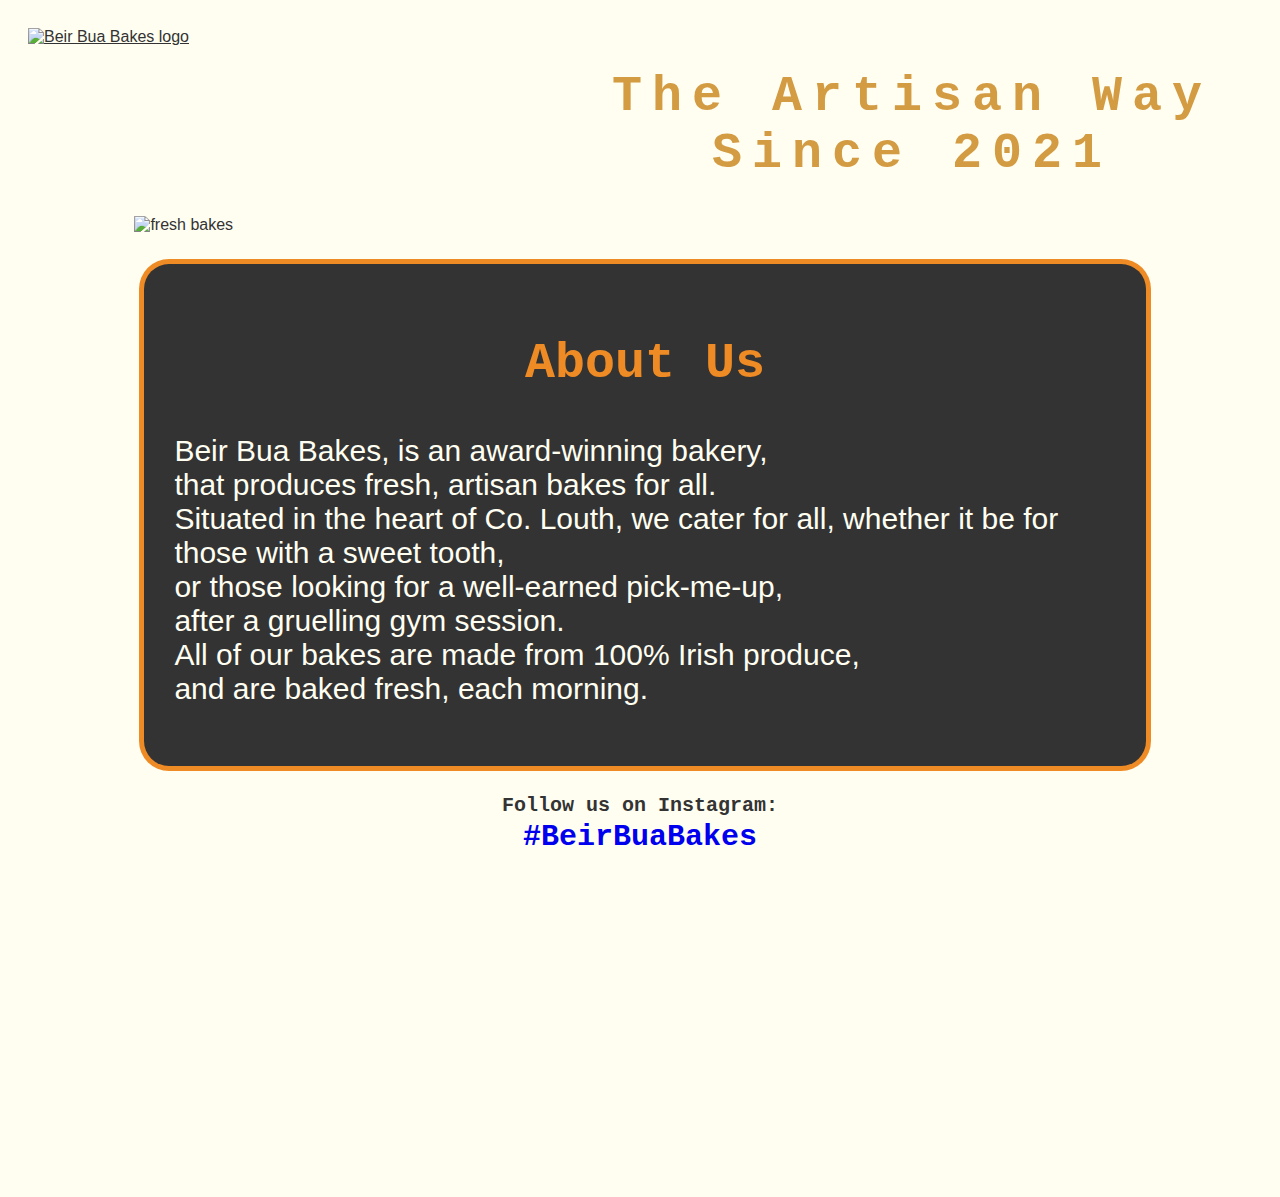
==== commit f0eed3d7: "Fixed index page after validation" ====
--- a/index.html
+++ b/index.html
@@ -44,7 +44,6 @@
 <section id="hero-image"> 
 <img src="assets/images/hero-image-bakes.jpeg" alt="fresh bakes">
 </section>
-</div>
 <section id="about">
 <div id="about-us-box">
    <h2> About Us </h2>
@@ -55,13 +54,14 @@
 
 <footer>
     <section id="social-media">
-        <nav>
+      <nav></nav>
         <p> Follow us on Instagram: <a href="https://www.instagram.com/beirbuabakes/" target="_blank" rel="noopener" aria-label="Follow us on Instagram"> <br> #BeirBuaBakes <i class="fa-brands fa-instagram"></i> </a> </p>
-<br>
+      </nav>
+        <br>
+    </sectiom>
     <section id="map-wrapper">
-        <iframe src="https://www.google.com/maps/embed?pb=!1m18!1m12!1m3!1d9386.971396614703!2d-6.495035756441487!3d53.971834052909834!2m3!1f0!2f0!3f0!3m2!1i1024!2i768!4f13.1!3m3!1m2!1s0x4860ca48f3be929d%3A0xa00c7a997317f90!2sBallinlough%2C%20Knockbridge%2C%20Co.%20Louth!5e0!3m2!1sen!2sie!4v1680012110308!5m2!1sen!2sie" width="100%" height="100%" style="border:0;" allowfullscreen="" loading="lazy" referrerpolicy="no-referrer-when-downgrade"></iframe> 
+        <iframe src="https://www.google.com/maps/embed?pb=!1m18!1m12!1m3!1d9386.971396614703!2d-6.495035756441487!3d53.971834052909834!2m3!1f0!2f0!3f0!3m2!1i1024!2i768!4f13.1!3m3!1m2!1s0x4860ca48f3be929d%3A0xa00c7a997317f90!2sBallinlough%2C%20Knockbridge%2C%20Co.%20Louth!5e0!3m2!1sen!2sie!4v1680012110308!5m2!1sen!2sie" width="100" height="100" style="border:0;" allowfullscreen="" loading="lazy" referrerpolicy="no-referrer-when-downgrade"></iframe> 
       </section>
-</footer>
 <script src="https://kit.fontawesome.com/8376320c05.js" crossorigin="anonymous"></script>
 </body>
 
--- a/assets/css/style.css
+++ b/assets/css/style.css
@@ -10,8 +10,8 @@
 }
 
 #logo {
-max-width: 200px;
-max-height: 200px;
+max-width: 300px;
+max-height: 300px;
 resize: both;
 border-left: 30px;
 border-top: 10px;
@@ -33,7 +33,7 @@
   
 .topnav {
     background-color:#fffef1;
-    margin: 0;
+    margin-right: 0;
 }
 
   .topnav #myLinks {
@@ -430,6 +430,65 @@
 height: 20px;
 }
 
+
+@media screen and (max-width: 1600px) {
+
+
+    #logo {
+        margin-left: 20px;
+    }
+
+    #tagline {
+        font-size: 50px;
+        margin-left: 20px;
+    }
+
+    #hero-image {
+       margin-top: 40px;
+       margin-bottom: 30px;
+    }
+
+    #about {
+        margin: 0 auto;
+        width: 80%;
+    }
+
+    #bake1, #bake2, #bake3, #bake4, #bake5, #bake6 {
+        margin: 0 auto;
+        float: none;
+        width: 1200px;
+    }
+
+    #strawberry, #lemon-cake, #hitmeup {
+        width: 200px;
+        height: 200px;
+        margin-top: 50px;
+        margin-left: 50px;
+    }
+
+    #caramallow, #halcyon, #billionaires {
+        width: 200px;
+        height: 200px;
+        margin-top: 50px;
+        margin-right: 50px;
+    }
+
+    .contact-us-form {
+        margin: 0 auto;
+    }
+}
+
+
+@media screen and (max-width: 1200px) and (min-width:1024px) {
+
+    #bake1, #bake2, #bake3, #bake4, #bake5, #bake6 {
+        margin: 0 auto;
+        float: none;
+        width: 1000px;
+    }
+}
+
+
 @media screen and (max-width: 1024px) {
 
     .topnav {
@@ -437,13 +496,13 @@
     }
 
     #logo {
-        width: 300px;
-        height: 300px;
+        width: 200px;
+        height: 200px;
         margin-left: 10px;
         }
 
         #tagline {
-            font-size: 25px;
+            font-size: 30px;
             margin-left: 0;
             padding-left: 30px;
             padding-top: 10px;
@@ -552,7 +611,7 @@
 @media screen and (max-width: 835px) {
     
     #tagline {
-            font-size: 20px;
+            font-size: 25px;
             margin-left: 0;
             padding-left: 30px;
             padding-top: 20px;
@@ -992,13 +1051,13 @@
 @media screen and (max-width: 386px) and (min-width:376px) {
 
     #tagline {
-        font-size: 15px;
+        font-size: 18px;
     }
 
     #about {
         margin: 0 auto;
         width: 90%;
-        padding-right: 5px;
+        padding-right: 10px;
         position:static;
     }
     }
@@ -1019,8 +1078,12 @@
 @media screen and (max-width: 375px) {
 
     #tagline {
-        font-size: 12px;
-    }
+            font-size: 25px;
+            font-weight: bolder;
+            margin-right: 25px;
+            letter-spacing: 1px;
+        }
+    
 
     #about {
         margin: 0 auto;
@@ -1061,14 +1124,6 @@
     }
 } 
 
-@media screen and (max-width:358x) and (min-width:320px) {
-
-#tagline {
-    font-size: 12px;
-    margin-left: 10px;
-}
-}
-
 @media screen and (max-width: 351px) and (min-width:332px) {
 
     #about {
@@ -1158,9 +1213,6 @@
         margin: 0 auto;
     }
 
-    #tagline {
-        font-size: 12px;
-    }
 
     #about {
         margin: 0 auto;
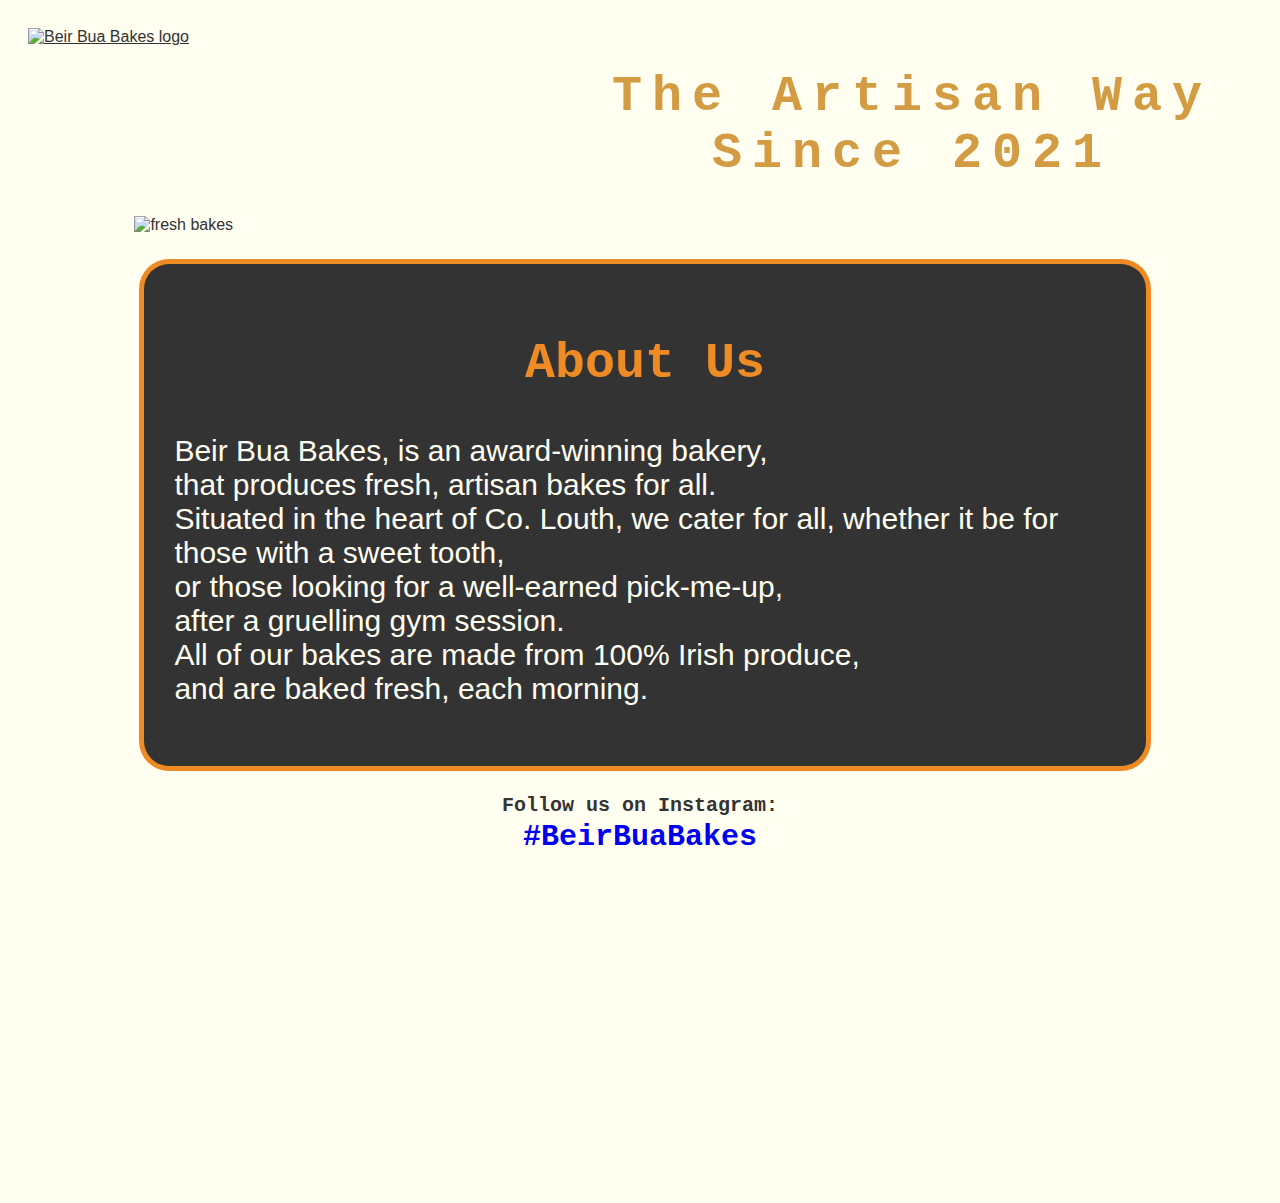
==== commit 1442b575: "fixed map index" ====
--- a/index.html
+++ b/index.html
@@ -60,8 +60,9 @@
         <br>
     </sectiom>
     <section id="map-wrapper">
-        <iframe src="https://www.google.com/maps/embed?pb=!1m18!1m12!1m3!1d9386.971396614703!2d-6.495035756441487!3d53.971834052909834!2m3!1f0!2f0!3f0!3m2!1i1024!2i768!4f13.1!3m3!1m2!1s0x4860ca48f3be929d%3A0xa00c7a997317f90!2sBallinlough%2C%20Knockbridge%2C%20Co.%20Louth!5e0!3m2!1sen!2sie!4v1680012110308!5m2!1sen!2sie" width="100" height="100" style="border:0;" allowfullscreen="" loading="lazy" referrerpolicy="no-referrer-when-downgrade"></iframe> 
+        <iframe src="https://www.google.com/maps/embed?pb=!1m18!1m12!1m3!1d9386.971396614703!2d-6.495035756441487!3d53.971834052909834!2m3!1f0!2f0!3f0!3m2!1i1024!2i768!4f13.1!3m3!1m2!1s0x4860ca48f3be929d%3A0xa00c7a997317f90!2sBallinlough%2C%20Knockbridge%2C%20Co.%20Louth!5e0!3m2!1sen!2sie!4v1680012110308!5m2!1sen!2sie" width="300" height="300" style="border:0;" allowfullscreen="" loading="lazy" referrerpolicy="no-referrer-when-downgrade"></iframe> 
       </section>
+    </footer>
 <script src="https://kit.fontawesome.com/8376320c05.js" crossorigin="anonymous"></script>
 </body>
 
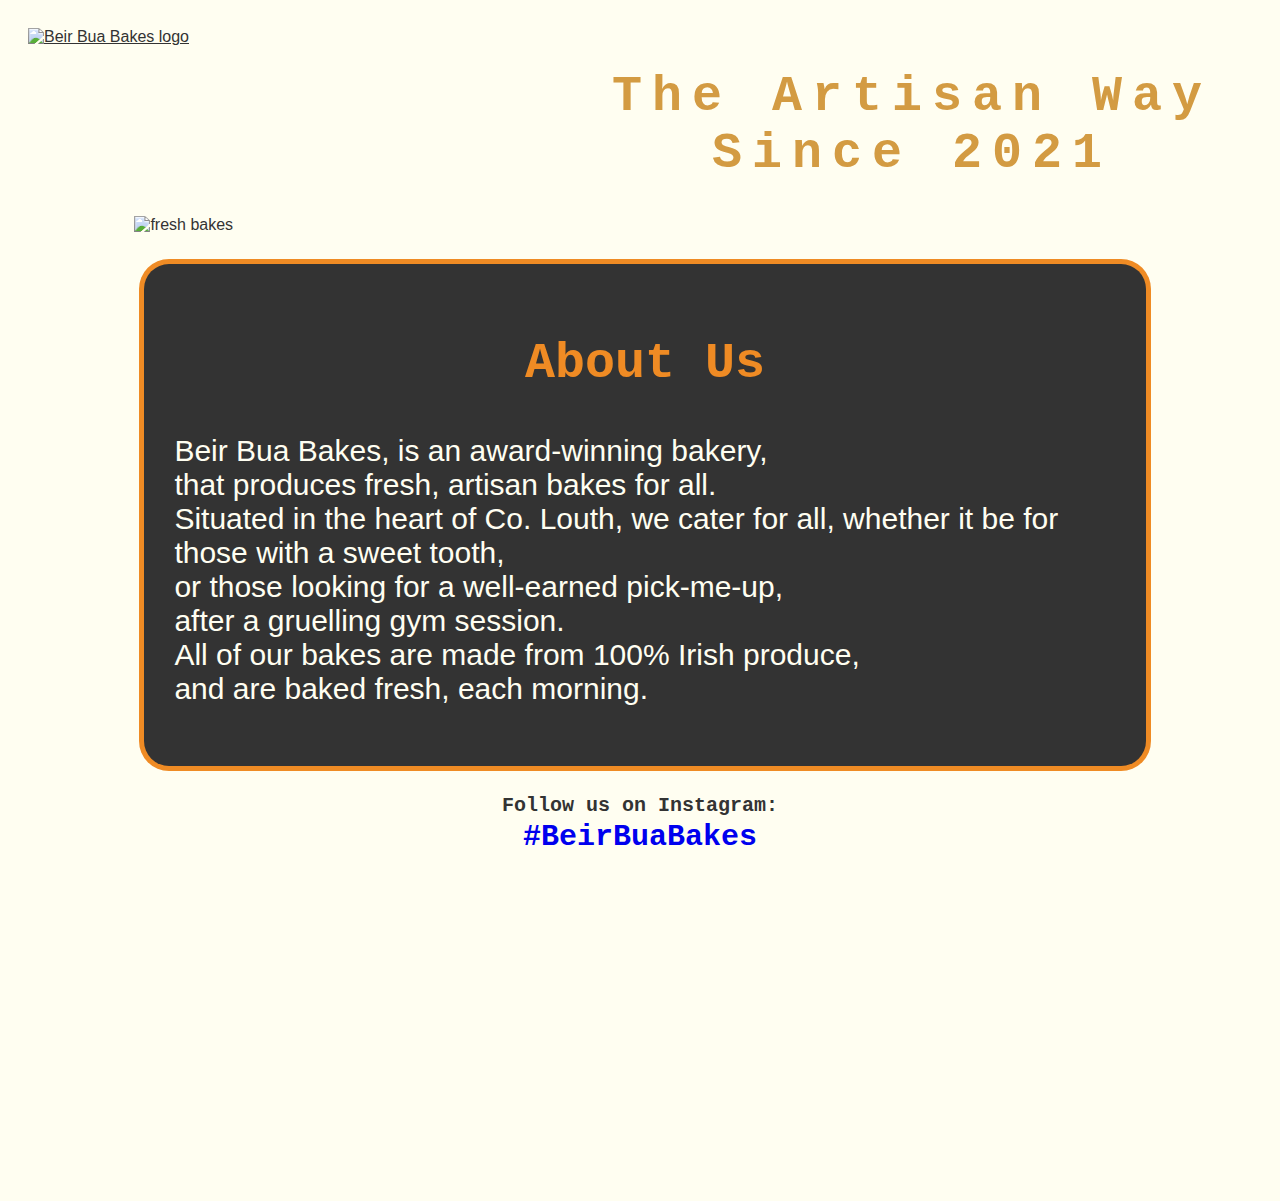
==== commit de81c13c: "added changes" ====
--- a/index.html
+++ b/index.html
@@ -11,7 +11,6 @@
 </head>
 <body> 
     <header>
-
   <div class="topnav">
   
     <div id="myLinks">
@@ -20,7 +19,7 @@
       <a href="contact.html"> <i class="fa-solid fa-envelope"></i> Contact Us</a>
     </div>
     <a href="javascript:void(0);" class="icon" onclick="myFunction()">
-      <i class="fa fa-bars"></i>
+      <i class="fa fa-bars"> </i>
     </a>
   </div>
   
@@ -54,13 +53,13 @@
 
 <footer>
     <section id="social-media">
-      <nav></nav>
+      <nav>
         <p> Follow us on Instagram: <a href="https://www.instagram.com/beirbuabakes/" target="_blank" rel="noopener" aria-label="Follow us on Instagram"> <br> #BeirBuaBakes <i class="fa-brands fa-instagram"></i> </a> </p>
       </nav>
         <br>
-    </sectiom>
+    </section>
     <section id="map-wrapper">
-        <iframe src="https://www.google.com/maps/embed?pb=!1m18!1m12!1m3!1d9386.971396614703!2d-6.495035756441487!3d53.971834052909834!2m3!1f0!2f0!3f0!3m2!1i1024!2i768!4f13.1!3m3!1m2!1s0x4860ca48f3be929d%3A0xa00c7a997317f90!2sBallinlough%2C%20Knockbridge%2C%20Co.%20Louth!5e0!3m2!1sen!2sie!4v1680012110308!5m2!1sen!2sie" width="300" height="300" style="border:0;" allowfullscreen="" loading="lazy" referrerpolicy="no-referrer-when-downgrade"></iframe> 
+        <iframe src="https://www.google.com/maps/embed?pb=!1m18!1m12!1m3!1d9386.971396614703!2d-6.495035756441487!3d53.971834052909834!2m3!1f0!2f0!3f0!3m2!1i1024!2i768!4f13.1!3m3!1m2!1s0x4860ca48f3be929d%3A0xa00c7a997317f90!2sBallinlough%2C%20Knockbridge%2C%20Co.%20Louth!5e0!3m2!1sen!2sie!4v1680012110308!5m2!1sen!2sie" width="100%" height="300" style="border:0;" allowfullscreen="" loading="lazy" referrerpolicy="no-referrer-when-downgrade"></iframe> 
       </section>
     </footer>
 <script src="https://kit.fontawesome.com/8376320c05.js" crossorigin="anonymous"></script>
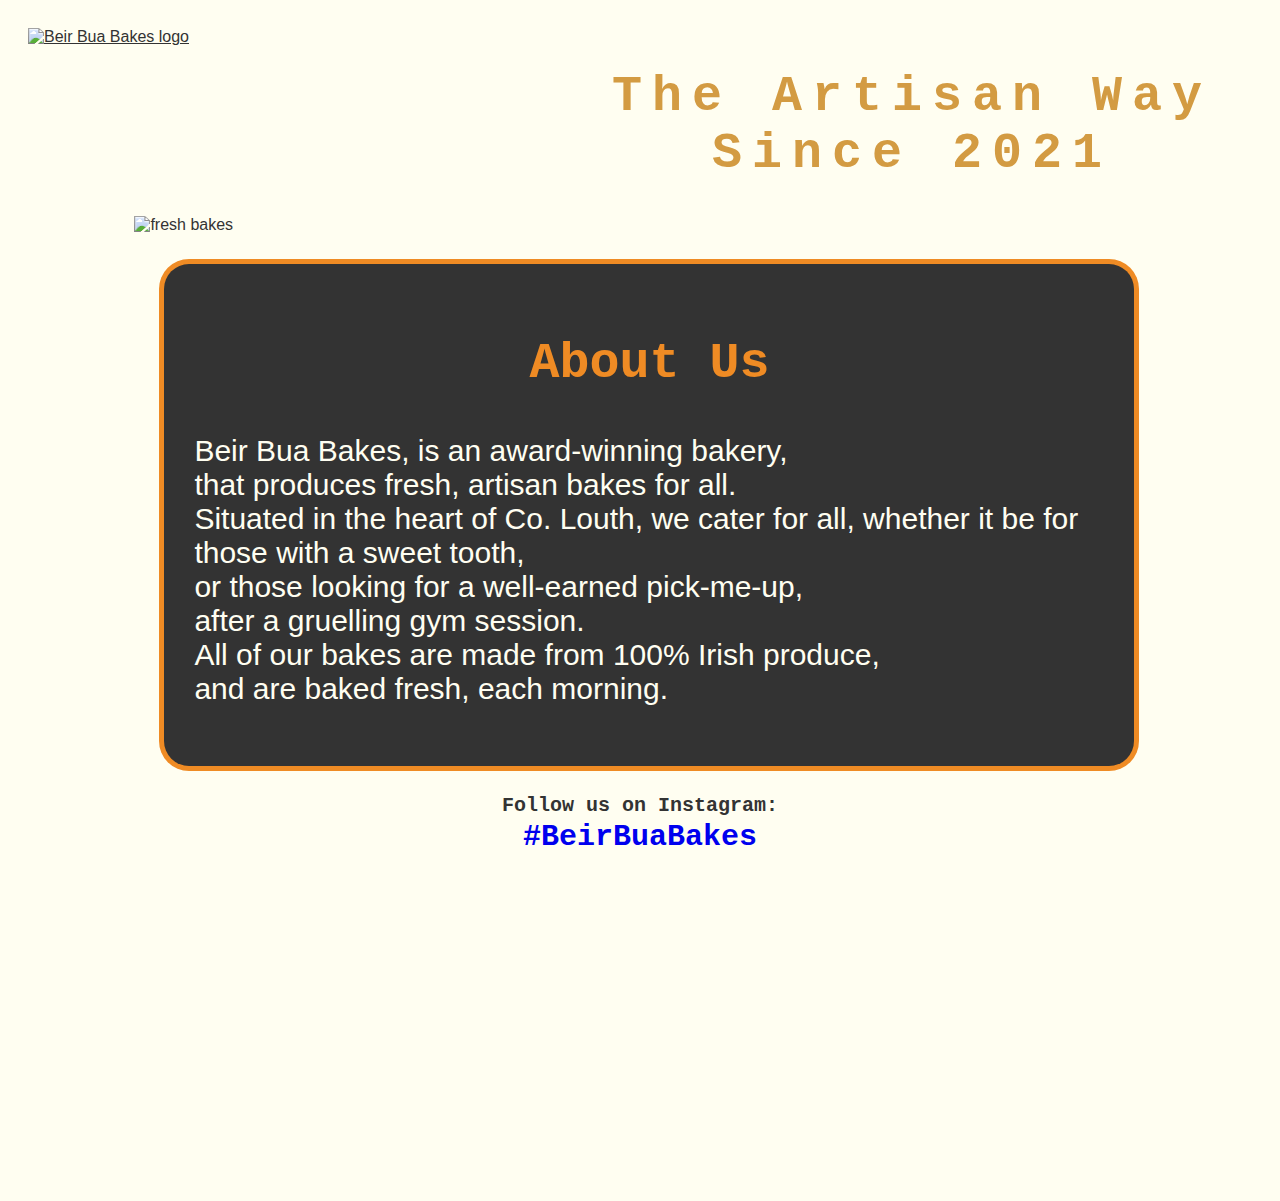
==== commit 659bead3: "Changed map settings" ====
--- a/index.html
+++ b/index.html
@@ -59,7 +59,7 @@
         <br>
     </section>
     <section id="map-wrapper">
-        <iframe src="https://www.google.com/maps/embed?pb=!1m18!1m12!1m3!1d9386.971396614703!2d-6.495035756441487!3d53.971834052909834!2m3!1f0!2f0!3f0!3m2!1i1024!2i768!4f13.1!3m3!1m2!1s0x4860ca48f3be929d%3A0xa00c7a997317f90!2sBallinlough%2C%20Knockbridge%2C%20Co.%20Louth!5e0!3m2!1sen!2sie!4v1680012110308!5m2!1sen!2sie" width="100%" height="300" style="border:0;" allowfullscreen="" loading="lazy" referrerpolicy="no-referrer-when-downgrade"></iframe> 
+        <iframe src="https://www.google.com/maps/embed?pb=!1m18!1m12!1m3!1d9386.971396614703!2d-6.495035756441487!3d53.971834052909834!2m3!1f0!2f0!3f0!3m2!1i1024!2i768!4f13.1!3m3!1m2!1s0x4860ca48f3be929d%3A0xa00c7a997317f90!2sBallinlough%2C%20Knockbridge%2C%20Co.%20Louth!5e0!3m2!1sen!2sie!4v1680012110308!5m2!1sen!2sie" width="100%" height="100%" style="border:0;" allowfullscreen="" loading="lazy" referrerpolicy="no-referrer-when-downgrade"></iframe> 
       </section>
     </footer>
 <script src="https://kit.fontawesome.com/8376320c05.js" crossorigin="anonymous"></script>
--- a/assets/css/style.css
+++ b/assets/css/style.css
@@ -84,7 +84,7 @@
     color: #fffef1;
     margin-left: 10px;
     padding: 30px;
-    width: 80%%;
+    width: 90%;
     box-shadow: 0px 0px 0px 5px #ef8b24; inset;
     border-radius: 25px;
    }
@@ -450,6 +450,7 @@
 
     #about {
         margin: 0 auto;
+        padding-left: 40px;
         width: 80%;
     }
 
@@ -485,6 +486,10 @@
         margin: 0 auto;
         float: none;
         width: 1000px;
+    }
+
+    #about {
+        padding-left: 10px;
     }
 }
 
@@ -519,6 +524,7 @@
     #about {
         margin: 0 auto;
         width: 80%;
+        padding-right: 10px;
         position:static;
     }
 
@@ -570,31 +576,43 @@
    }
 
    #strawberry {
+    width: 180px;
+    height: 180px;
     margin-top: 10px;
     margin-right: 5px;
    }
 
    #caramallow {
+    width: 180px;
+    height: 180px;
     margin-top: 10px;
     margin-right: 50px;
    }
 
    #lemon-cake {
+    width: 180px;
+    height: 180px;
     margin-top: 30px;
     margin-left: 50px;
    }
 
    #halcyon {
+    width: 180px;
+    height: 180px;
     margin-top: 10px;
     margin-right: 50px;
    }
 
  #billionaires {
+    width: 180px;
+    height: 180px;
     margin-top: 10px;
     margin-right: 20px;
    }
 
    #hitmeup {
+    width: 180px;
+    height: 180px;
     margin-top: 20px;
     margin-right: 50px;
    }
@@ -626,6 +644,7 @@
         #about {
                 margin: 0 auto;
                 width: 70%;
+                padding-right: 20px;
                 position:static;
             }
 
@@ -656,7 +675,7 @@
 @media screen and (max-width: 771px) {
 
     #hero-image {
-        width: 100%;
+        width: 90%;
         margin-top: 20px ;
     }
 
@@ -708,6 +727,7 @@
     #about {
         margin: 0 auto;
         width: 70%;
+        padding-left: 0;
         position:static;
     }
         
@@ -797,6 +817,10 @@
         font-size: 20px;
     }
 
+    #about {
+        margin: 0 auto;
+        padding-right: 40px;
+    }
     }
  
 @media screen and (max-width: 590px) {
@@ -862,6 +886,7 @@
     #about {
         margin: 0 auto;
         width: 70%;
+        padding-right: 50px;
         position:static;
     }
 
@@ -879,8 +904,15 @@
 
         .contact-us-form {
             margin: 0 auto;
-        }
+        
 } 
+
+
+@media screen and (max-width: 485px) { 
+
+    #bake6 h3 {
+        font-size: 18px;
+    }
 
 @media screen and (max-width: 476px) {
     #strawberry {
@@ -934,9 +966,23 @@
     #hitmeup {
         margin-right: 0px;
     }
-
-
-}
+}
+
+@media screen and (max-width: 443px) { 
+
+    #bake6 h3 {
+        font-size: 18px;
+    }
+
+    @media screen and (max-width: 430px) { 
+
+        #bake6 h3 {
+            font-size: 16px;
+        }
+    
+
+
+
 @media screen and (max-width: 425px) {
 
     #strawberry, #caramallow, #lemon-cake, #halcyon, #billionaires, #hitmeup {
@@ -958,7 +1004,7 @@
     #about {
         margin: 0 auto;
         width: 80%;
-        padding-right: 10px;
+        padding-left: 0;
         position:static;
     }
 
@@ -1025,7 +1071,7 @@
     }
 
     #bake6 h3 {
-    font-size: 20px;
+    font-size: 18px;
     }
 
     #hitmeup {
@@ -1048,6 +1094,13 @@
         font-size: 18px;
     }
 } 
+@media screen and (max-width: 392px) { 
+
+    #bake6 h3 {
+        font-size: 14px;
+    }
+} 
+
 @media screen and (max-width: 386px) and (min-width:376px) {
 
     #tagline {
@@ -1056,13 +1109,12 @@
 
     #about {
         margin: 0 auto;
-        width: 90%;
-        padding-right: 10px;
+        width: 80%;
+        padding-right: 50px;
         position:static;
     }
     }
     
-
     @media screen and (max-width: 376px) and (min-width:351px) {
 
         #tagline {
@@ -1087,7 +1139,8 @@
 
     #about {
         margin: 0 auto;
-        width: 90%;
+        width: 80%;
+        padding-left: 0;
         position:static;
     }
 
@@ -1116,6 +1169,8 @@
        }
     
        #hitmeup {
+        width: 120px;
+        height: 120px;
         margin-right: 50px;
        }    
 
@@ -1129,7 +1184,7 @@
     #about {
         margin: 0 auto;
         width: 80%;
-        padding-right: 15px;
+        padding-right: 50px;
         position:static;
     }
     }
@@ -1144,7 +1199,7 @@
     #about {
         margin: 0 auto;
         width: 80%;
-        padding-right: 5px;
+        padding-right: 60px;
         position:static;
     }
 
@@ -1217,7 +1272,7 @@
     #about {
         margin: 0 auto;
         width: 80%;
-        padding-right: 5px;
+        padding-left: 0;
         position:static;
     }
 
@@ -1276,8 +1331,9 @@
         margin-left: 20px;
     }
     
+    
     #hitmeup {
-        margin-right: 30px;
+        margin-right: 10px;
     }
         .contact-section {
             margin-top: 20px;
@@ -1286,5 +1342,4 @@
         .contact-us-form {
         margin: 0 auto; 
     } 
-}
-
+}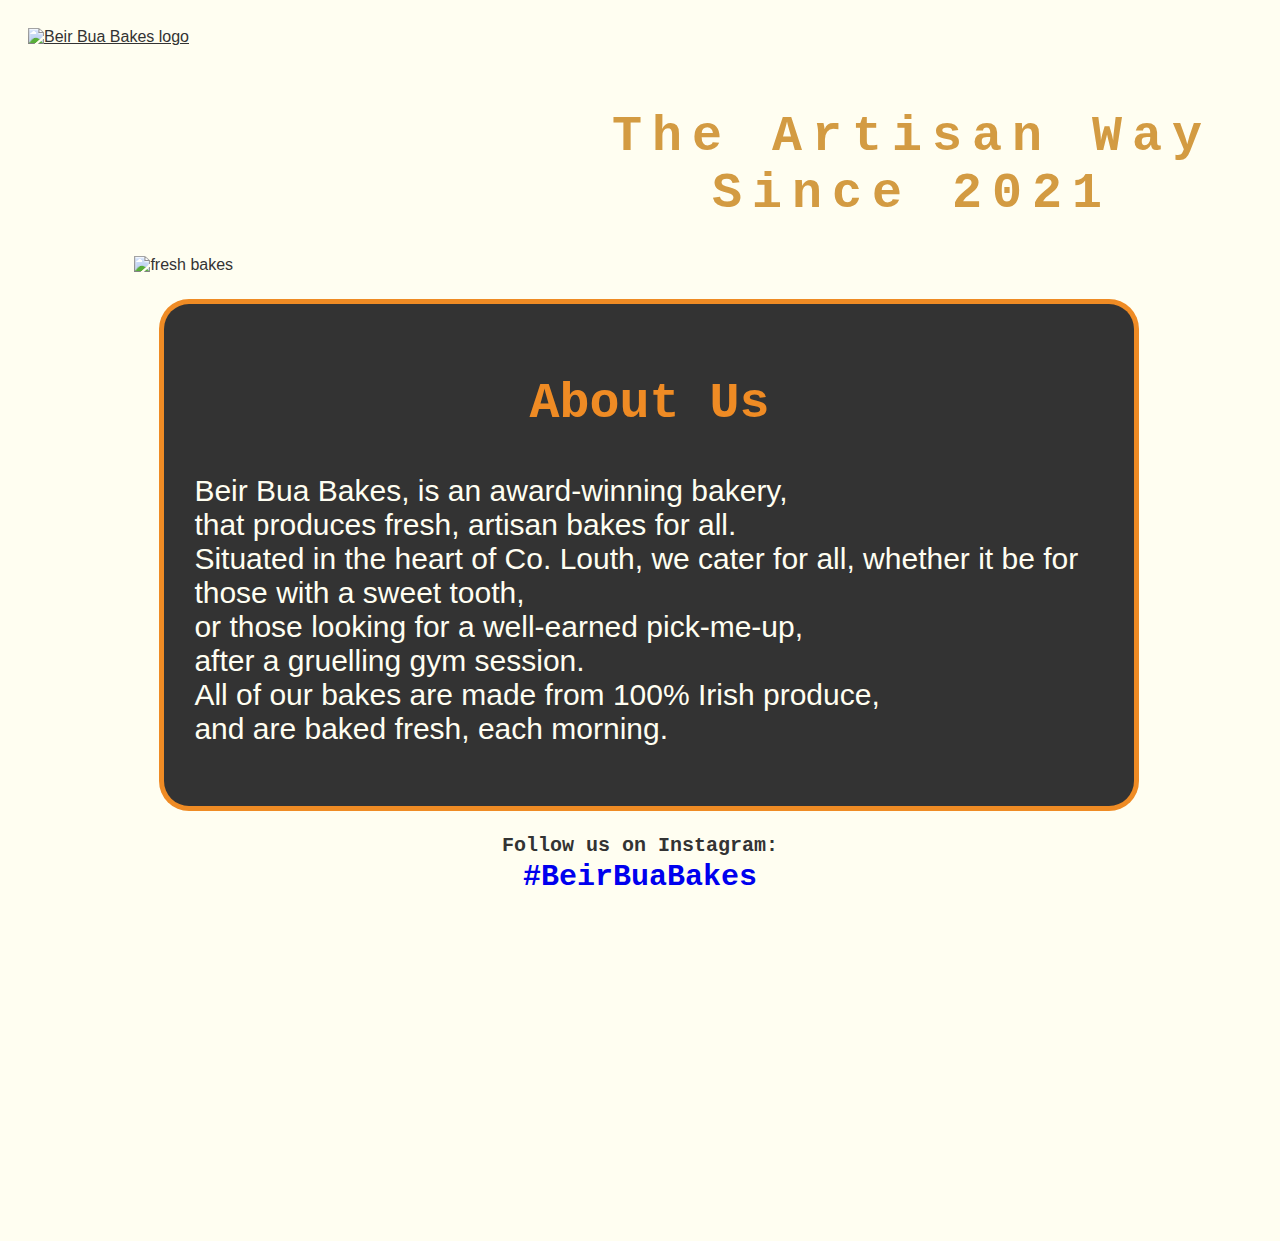
==== commit f9f26c3a: "test for lighthouse" ====
--- a/index.html
+++ b/index.html
@@ -59,7 +59,7 @@
         <br>
     </section>
     <section id="map-wrapper">
-        <iframe src="https://www.google.com/maps/embed?pb=!1m18!1m12!1m3!1d9386.971396614703!2d-6.495035756441487!3d53.971834052909834!2m3!1f0!2f0!3f0!3m2!1i1024!2i768!4f13.1!3m3!1m2!1s0x4860ca48f3be929d%3A0xa00c7a997317f90!2sBallinlough%2C%20Knockbridge%2C%20Co.%20Louth!5e0!3m2!1sen!2sie!4v1680012110308!5m2!1sen!2sie" width="100%" height="100%" style="border:0;" allowfullscreen="" loading="lazy" referrerpolicy="no-referrer-when-downgrade"></iframe> 
+        <iframe title="map-wrapper" src="https://www.google.com/maps/embed?pb=!1m18!1m12!1m3!1d9386.971396614703!2d-6.495035756441487!3d53.971834052909834!2m3!1f0!2f0!3f0!3m2!1i1024!2i768!4f13.1!3m3!1m2!1s0x4860ca48f3be929d%3A0xa00c7a997317f90!2sBallinlough%2C%20Knockbridge%2C%20Co.%20Louth!5e0!3m2!1sen!2sie!4v1680012110308!5m2!1sen!2sie" width="100%" height="100%" style="border:0;" allowfullscreen="" loading="lazy" referrerpolicy="no-referrer-when-downgrade"></iframe> 
       </section>
     </footer>
 <script src="https://kit.fontawesome.com/8376320c05.js" crossorigin="anonymous"></script>
--- a/assets/css/style.css
+++ b/assets/css/style.css
@@ -328,7 +328,8 @@
     clear: left;
     background: url(../images/contact-us-image.jpeg);
     background-size:cover;
-    height: 650px
+    margin-top: 30px;
+    height: 650px;
     width: 100%;
 }
 
@@ -343,6 +344,7 @@
     position: relative;
     color:#fff;
     background-color: rgba(60, 60, 60, 0.6);
+    height:590px;
     max-width: 400px;
     position: relative;
     padding:30px;
@@ -415,7 +417,7 @@
 
 #map-wrapper {
     height: 300px;
-    margin-bottom: 107px;
+    margin-bottom: 0;
 }
 
 #map {
@@ -436,10 +438,12 @@
 
     #logo {
         margin-left: 20px;
+        padding-bottom: 20px;
     }
 
     #tagline {
         font-size: 50px;
+        padding-top: 40px;
         margin-left: 20px;
     }
 
@@ -476,6 +480,7 @@
 
     .contact-us-form {
         margin: 0 auto;
+        height: ;
     }
 }
 
@@ -741,7 +746,7 @@
         font-size: 18px;
         margin-left: 0;
         padding-left: 30px;
-        padding-top: 20px;
+        padding-top: 10px;
         align-items: center;
     }
 
@@ -751,6 +756,7 @@
     }
 
     .contact-us-form {
+        padding-bottom: 20px;
         margin: 0 auto;
     }
 }
@@ -813,6 +819,10 @@
         margin-left: 40px;
     }
 
+    #bake3 h3 {
+        font-size: 20px;
+    }
+
     #bake5 h3 {
         font-size: 20px;
     }
@@ -836,6 +846,14 @@
     }
 }
 
+@media screen and (max-width: 573px) {
+
+    #bake6 h3 {
+        font-size: 18px;
+    }
+
+}
+
 @media screen and (max-width: 562px) and (min-width:500px) {
 
     #strawberry {
@@ -851,6 +869,13 @@
     #our-bakes h2 {
         font-size: 50px;
     }
+}
+
+@media screen and (max-width: 534px) {
+
+    #billionaires {
+    margin-left: 30px;
+}
 }
 
 @media screen and (max-width: 531px) and (min-width:491px) {
@@ -870,6 +895,58 @@
     #bake6 h3 {
         font-size: 16px;
     }
+    }
+}
+
+@media screen and (max-width: 503px) {
+
+    #strawberry {
+        margin-left: 100px;
+    }
+
+    #caramallow {
+        margin-right: 100px;
+    }
+
+    #bake5 h3 {
+        font-size: 20px;
+    }
+
+    #billionaires {
+        margin-top: 10px;
+        margin-left: 100px;
+    }
+}
+
+@media screen and (max-width: 499px) {
+
+    #bake1,   #bake2,   #bake3,   #bake4,   #bake5,   #bake6 {
+        width: 90%;
+    }, 
+
+    #bake3 h3 {
+        font-size: 20px;
+    }
+
+    #bake5 h3 {
+        font-size: 18px;
+    }
+
+    #strawberry {
+        margin-left: 30px;
+    }
+
+    #caramallow {
+        margin-right: 30px;
+    }
+
+    #lemon-cake {
+        margin-left: 10px;
+    }
+
+
+    #billionaires {
+        margin-left: 10px;
     }
 }
 
@@ -927,24 +1004,33 @@
         margin: 0 auto;
     }
 }
+
+@media screen and (max-width: 477px) {
+
+    #bake5 h3 {
+        font-size: 20px;
+    }
+}
 @media screen and (max-width: 471px) {
     
     #bake3 h3 {
         font-size: 20px;
     }
 }
-@media screen and (max-width: 455px) and (min-width:425px) {
+@media screen and (max-width: 455px) {
 
     #bake1,   #bake2,   #bake3,   #bake4,   #bake5,   #bake6 {
         width: 80%;
         margin-left: 20px;
     } 
     #strawberry {
-        margin-left: 70px;
+        margin-top: 10px;
+        margin-left: 80px;
     }
 
     #caramallow {
-        margin-right: 70px;
+        margin-top: 10px;
+        margin-right: 80px;
     }
 
     #lemon-cake {
@@ -956,7 +1042,7 @@
     }
 
     #billionaires {
-        margin-left: 70px;
+        margin-left: 80px;
     }
 
     #bake6 h3 {
@@ -964,7 +1050,7 @@
     }
 
     #hitmeup {
-        margin-right: 0px;
+        margin-right: 0;
     }
 }
 
@@ -1313,7 +1399,7 @@
     }
     
     #halcyon {
-        margin-top: 20px;
+        margin-top: 10px;
         margin-right: 30px;
     }
     
